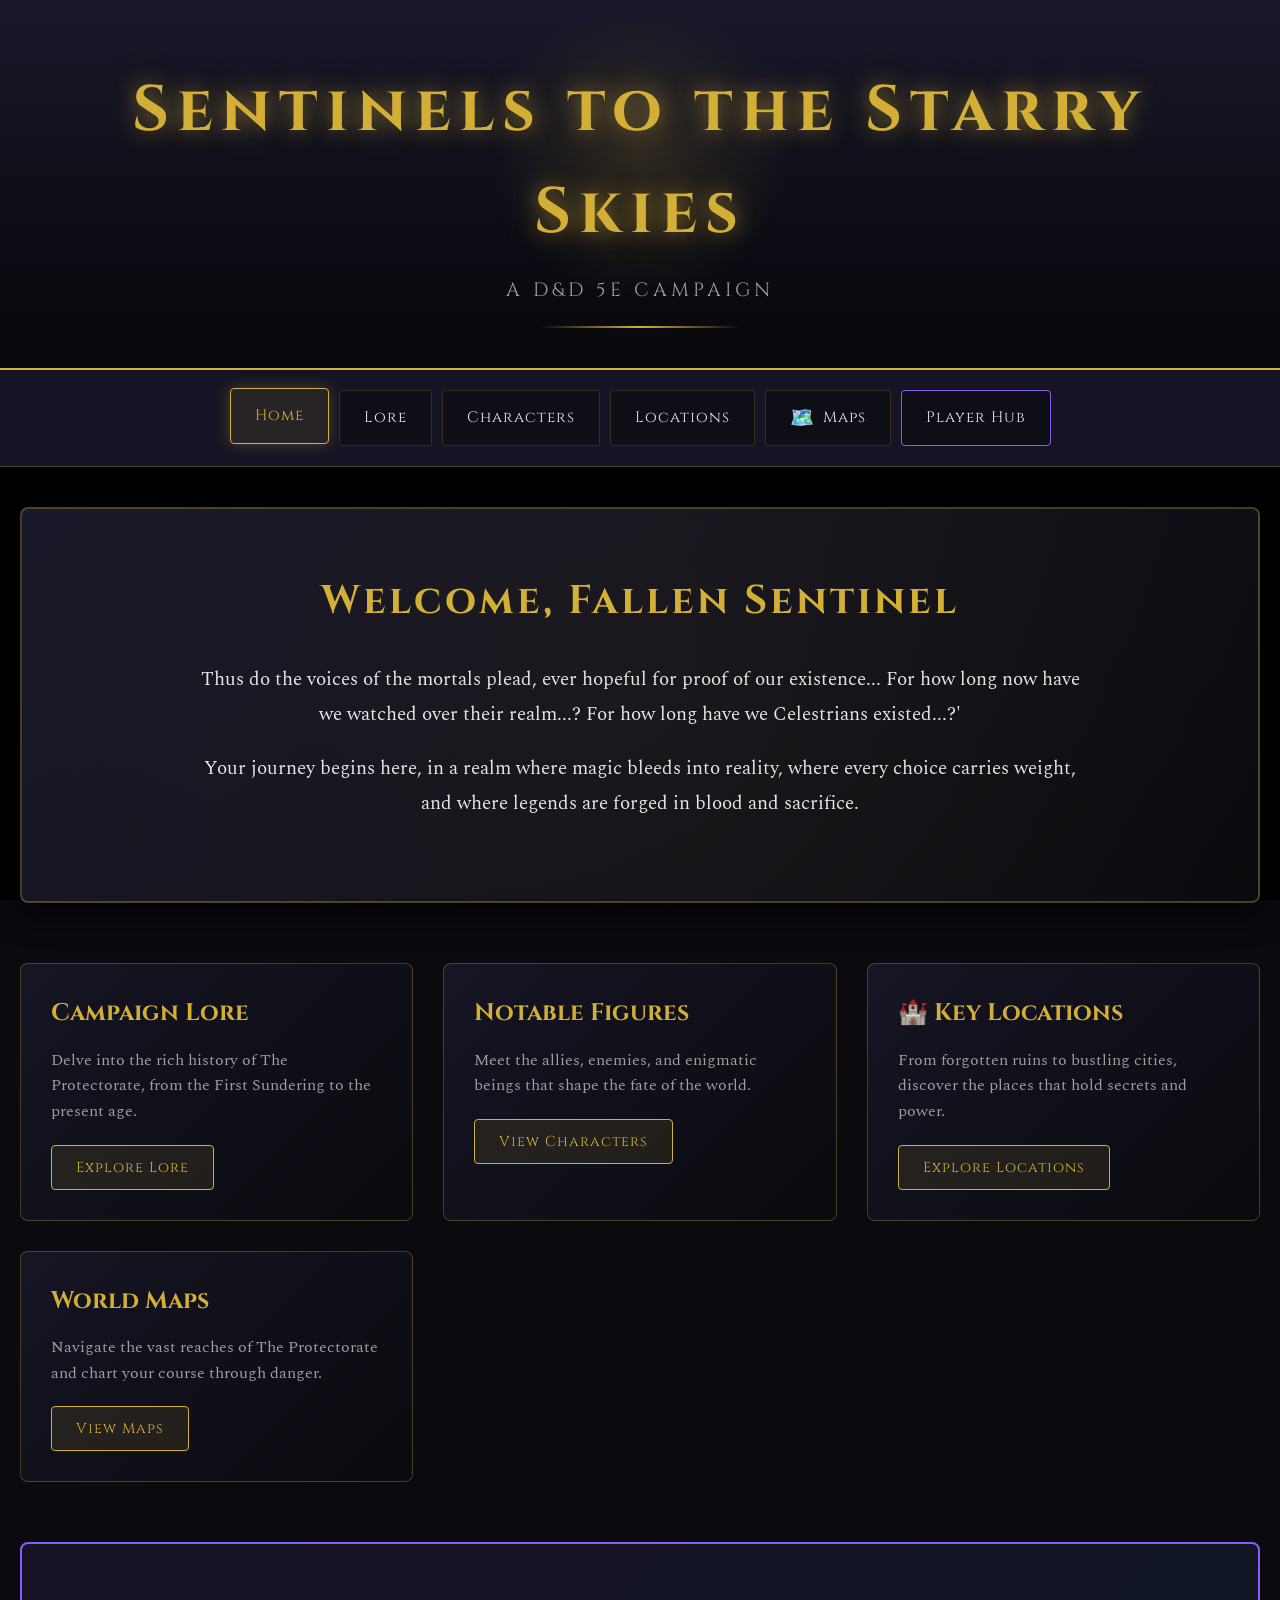
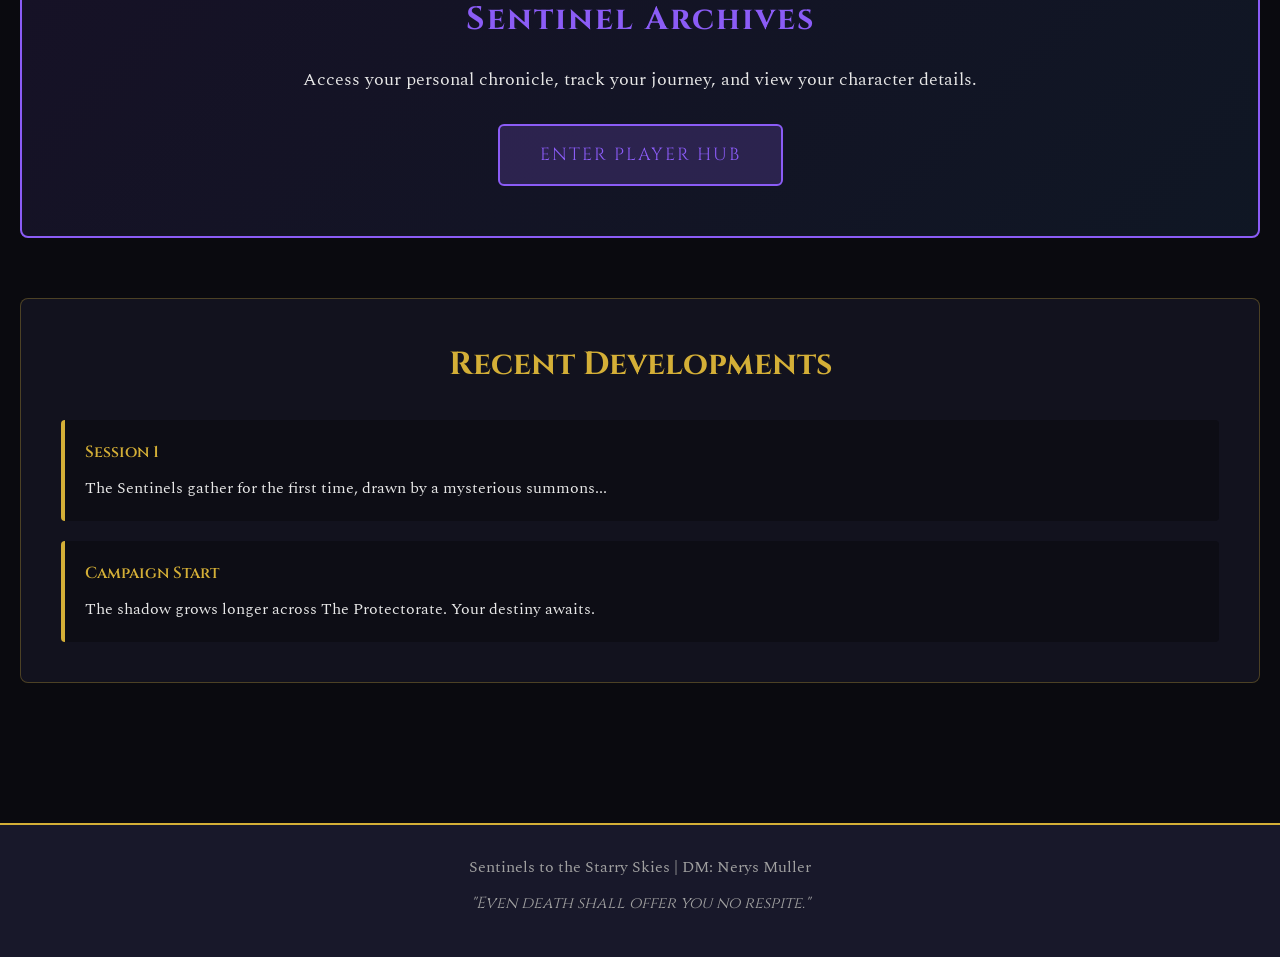
==== index.html @ 4db6bd9e "Update index.html" ====
<!DOCTYPE html>
<html lang="en">
<head>
    <meta charset="UTF-8">
    <meta name="viewport" content="width=device-width, initial-scale=1.0">
    <title>Sentinels to the Starry Skies Campaign</title>
    <link rel="stylesheet" href="styles.css">
    <link href="https://fonts.googleapis.com/css2?family=Cinzel:wght@400;600;700&family=Spectral:wght@300;400;600&display=swap" rel="stylesheet">
</head>
<body>
    <div class="stars"></div>
    <div class="twinkling"></div>
    
    <header class="main-header">
        <div class="header-glow"></div>
        <h1 class="title-main">Sentinels to the Starry Skies</h1>
        <p class="subtitle">A D&D 5E Campaign</p>
        <div class="divider"></div>
    </header>

    <nav class="main-nav">
        <a href="index.html" class="nav-link active">
            <span>Home</span>
        </a>
        <a href="lore.html" class="nav-link">
            <span>Lore</span>
        </a>
        <a href="characters.html" class="nav-link">
            <span>Characters</span>
        </a>
        <a href="locations.html" class="nav-link">
            <span>Locations</span>
        </a>
        <a href="maps.html" class="nav-link">
            <span class="nav-icon">🗺️</span>
            <span>Maps</span>
        </a>
        <a href="players.html" class="nav-link special">
            <span>Player Hub</span>
        </a>
    </nav>

    <main class="container">
        <section class="hero-section">
            <div class="hero-content">
                <h2>Welcome, Fallen Sentinel</h2>
                <p class="hero-text">
                    Thus do the voices of the mortals plead, ever hopeful for proof of our existence...
                    For how long now have we watched over their realm...?
                    For how long have we Celestrians existed...?'
                </p>
                <p class="hero-text">
                    Your journey begins here, in a realm where magic bleeds into reality, where every choice carries weight, 
                    and where legends are forged in blood and sacrifice.
                </p>
            </div>
        </section>

        <section class="info-grid">
            <div class="info-card">
                <h3>Campaign Lore</h3>
                <p>Delve into the rich history of The Protectorate, from the First Sundering to the present age.</p>
                <a href="lore.html" class="card-button">Explore Lore</a>
            </div>

            <div class="info-card">
                <h3>Notable Figures</h3>
                <p>Meet the allies, enemies, and enigmatic beings that shape the fate of the world.</p>
                <a href="characters.html" class="card-button">View Characters</a>
            </div>

            <div class="info-card">
                <h3>🏰 Key Locations</h3>
                <p>From forgotten ruins to bustling cities, discover the places that hold secrets and power.</p>
                <a href="locations.html" class="card-button">Explore Locations</a>
            </div>

            <div class="info-card">
                <h3>World Maps</h3>
                <p>Navigate the vast reaches of The Protectorate and chart your course through danger.</p>
                <a href="maps.html" class="card-button">View Maps</a>
            </div>
        </section>

        <section class="player-access">
            <div class="player-access-content">
                <h2>Sentinel Archives</h2>
                <p>Access your personal chronicle, track your journey, and view your character details.</p>
                <a href="players.html" class="access-button">Enter Player Hub</a>
            </div>
        </section>

        <section class="recent-updates">
            <h2>Recent Developments</h2>
            <div class="update-list">
                <div class="update-item">
                    <span class="update-date">Session 1</span>
                    <p>The Sentinels gather for the first time, drawn by a mysterious summons...</p>
                </div>
                <div class="update-item">
                    <span class="update-date">Campaign Start</span>
                    <p>The shadow grows longer across The Protectorate. Your destiny awaits.</p>
                </div>
            </div>
        </section>
    </main>

    <footer class="main-footer">
        <p>Sentinels to the Starry Skies | DM: Nerys Muller</p>
        <p class="footer-quote">"Even death shall offer you no respite."</p>
    </footer>

    <script src="script.js"></script>
</body>
</html>
---- styles.css ----
:root {
    --primary-dark: #0a0a0f;
    --secondary-dark: #1a1a2e;
    --accent-gold: #d4af37;
    --accent-blue: #4a90e2;
    --accent-purple: #8b5cf6;
    --accent-red: #dc2626;
    --text-light: #e8e8e8;
    --text-dim: #a0a0a0;
    --border-glow: rgba(212, 175, 55, 0.3);
    --shadow-deep: rgba(0, 0, 0, 0.8);
}

* {
    margin: 0;
    padding: 0;
    box-sizing: border-box;
}

body {
    font-family: 'Spectral', serif;
    background: var(--primary-dark);
    color: var(--text-light);
    line-height: 1.6;
    overflow-x: hidden;
    position: relative;
}

/* Animated starfield background */
.stars, .twinkling {
    position: fixed;
    top: 0;
    left: 0;
    right: 0;
    bottom: 0;
    width: 100%;
    height: 100%;
    display: block;
    z-index: 0;
}

.stars {
    background: #000 url('[data-uri]') repeat;
    animation: shimmer 200s linear infinite;
}

.twinkling {
    background: transparent url('[data-uri]') repeat;
    animation: twinkle 100s linear infinite;
    opacity: 0.3;
}

@keyframes shimmer {
    from { transform: translateY(0); }
    to { transform: translateY(-100%); }
}

@keyframes twinkle {
    from { background-position: 0 0; }
    to { background-position: -10000px 5000px; }
}

/* Header Styling */
.main-header {
    position: relative;
    text-align: center;
    padding: 60px 20px 40px;
    background: linear-gradient(180deg, rgba(26, 26, 46, 0.9) 0%, rgba(10, 10, 15, 0.7) 100%);
    border-bottom: 2px solid var(--accent-gold);
    box-shadow: 0 4px 30px var(--shadow-deep);
    z-index: 10;
}

.header-glow {
    position: absolute;
    top: 0;
    left: 50%;
    transform: translateX(-50%);
    width: 300px;
    height: 300px;
    background: radial-gradient(circle, rgba(212, 175, 55, 0.15) 0%, transparent 70%);
    pointer-events: none;
}

.title-main {
    font-family: 'Cinzel', serif;
    font-size: 4rem;
    font-weight: 700;
    letter-spacing: 8px;
    color: var(--accent-gold);
    text-shadow: 0 0 20px rgba(212, 175, 55, 0.5),
                 0 0 40px rgba(212, 175, 55, 0.3);
    margin-bottom: 10px;
    position: relative;
    z-index: 1;
}

.subtitle {
    font-family: 'Cinzel', serif;
    font-size: 1.2rem;
    letter-spacing: 4px;
    color: var(--text-dim);
    text-transform: uppercase;
}

.divider {
    width: 200px;
    height: 2px;
    background: linear-gradient(90deg, transparent, var(--accent-gold), transparent);
    margin: 20px auto 0;
}

/* Navigation */
.main-nav {
    display: flex;
    justify-content: center;
    flex-wrap: wrap;
    gap: 10px;
    padding: 20px;
    background: rgba(26, 26, 46, 0.8);
    backdrop-filter: blur(10px);
    position: sticky;
    top: 0;
    z-index: 100;
    border-bottom: 1px solid var(--border-glow);
}

.nav-link {
    display: flex;
    align-items: center;
    gap: 8px;
    padding: 12px 24px;
    background: rgba(10, 10, 15, 0.6);
    border: 1px solid rgba(212, 175, 55, 0.2);
    color: var(--text-light);
    text-decoration: none;
    font-family: 'Cinzel', serif;
    font-size: 0.95rem;
    letter-spacing: 1px;
    transition: all 0.3s ease;
    border-radius: 4px;
}

.nav-link:hover,
.nav-link.active {
    background: rgba(212, 175, 55, 0.1);
    border-color: var(--accent-gold);
    color: var(--accent-gold);
    box-shadow: 0 0 15px rgba(212, 175, 55, 0.3);
    transform: translateY(-2px);
}

.nav-link.special {
    border-color: var(--accent-purple);
}

.nav-link.special:hover {
    border-color: var(--accent-purple);
    color: var(--accent-purple);
    box-shadow: 0 0 15px rgba(139, 92, 246, 0.4);
}

.nav-icon {
    font-size: 1.2rem;
}

/* Container */
.container {
    max-width: 1400px;
    margin: 0 auto;
    padding: 40px 20px;
    position: relative;
    z-index: 1;
}

/* Hero Section */
.hero-section {
    background: linear-gradient(135deg, rgba(26, 26, 46, 0.9), rgba(10, 10, 15, 0.9));
    border: 2px solid var(--border-glow);
    border-radius: 8px;
    padding: 60px 40px;
    margin-bottom: 60px;
    text-align: center;
    box-shadow: 0 8px 32px var(--shadow-deep);
    position: relative;
    overflow: hidden;
}

.hero-section::before {
    content: '';
    position: absolute;
    top: -50%;
    left: -50%;
    width: 200%;
    height: 200%;
    background: radial-gradient(circle, rgba(212, 175, 55, 0.05) 0%, transparent 60%);
    animation: pulse 4s ease-in-out infinite;
}

@keyframes pulse {
    0%, 100% { transform: scale(1); opacity: 0.5; }
    50% { transform: scale(1.1); opacity: 0.8; }
}

.hero-content {
    position: relative;
    z-index: 1;
}

.hero-section h2 {
    font-family: 'Cinzel', serif;
    font-size: 2.5rem;
    color: var(--accent-gold);
    margin-bottom: 30px;
    letter-spacing: 3px;
}

.hero-text {
    font-size: 1.2rem;
    line-height: 1.8;
    color: var(--text-light);
    max-width: 900px;
    margin: 0 auto 20px;
}

/* Info Grid */
.info-grid {
    display: grid;
    grid-template-columns: repeat(auto-fit, minmax(300px, 1fr));
    gap: 30px;
    margin-bottom: 60px;
}

.info-card {
    background: linear-gradient(135deg, rgba(26, 26, 46, 0.7), rgba(10, 10, 15, 0.7));
    border: 1px solid var(--border-glow);
    border-radius: 8px;
    padding: 30px;
    transition: all 0.3s ease;
    position: relative;
    overflow: hidden;
}

.info-card::before {
    content: '';
    position: absolute;
    top: 0;
    left: 0;
    right: 0;
    height: 4px;
    background: linear-gradient(90deg, var(--accent-gold), var(--accent-blue), var(--accent-purple));
    transform: translateX(-100%);
    transition: transform 0.5s ease;
}

.info-card:hover::before {
    transform: translateX(0);
}

.info-card:hover {
    transform: translateY(-5px);
    border-color: var(--accent-gold);
    box-shadow: 0 8px 30px rgba(212, 175, 55, 0.2);
}

.info-card h3 {
    font-family: 'Cinzel', serif;
    font-size: 1.5rem;
    color: var(--accent-gold);
    margin-bottom: 15px;
}

.info-card p {
    color: var(--text-dim);
    margin-bottom: 20px;
}

.card-button {
    display: inline-block;
    padding: 10px 24px;
    background: rgba(212, 175, 55, 0.1);
    border: 1px solid var(--accent-gold);
    color: var(--accent-gold);
    text-decoration: none;
    border-radius: 4px;
    font-family: 'Cinzel', serif;
    font-size: 0.9rem;
    letter-spacing: 1px;
    transition: all 0.3s ease;
}

.card-button:hover {
    background: var(--accent-gold);
    color: var(--primary-dark);
    box-shadow: 0 0 20px rgba(212, 175, 55, 0.4);
}

/* Player Access Section */
.player-access {
    background: linear-gradient(135deg, rgba(139, 92, 246, 0.1), rgba(74, 144, 226, 0.1));
    border: 2px solid var(--accent-purple);
    border-radius: 8px;
    padding: 50px;
    margin-bottom: 60px;
    text-align: center;
}

.player-access h2 {
    font-family: 'Cinzel', serif;
    font-size: 2rem;
    color: var(--accent-purple);
    margin-bottom: 20px;
    letter-spacing: 2px;
}

.player-access p {
    font-size: 1.1rem;
    color: var(--text-light);
    margin-bottom: 30px;
}

.access-button {
    display: inline-block;
    padding: 15px 40px;
    background: rgba(139, 92, 246, 0.2);
    border: 2px solid var(--accent-purple);
    color: var(--accent-purple);
    text-decoration: none;
    border-radius: 6px;
    font-family: 'Cinzel', serif;
    font-size: 1.1rem;
    letter-spacing: 2px;
    transition: all 0.3s ease;
    text-transform: uppercase;
}

.access-button:hover {
    background: var(--accent-purple);
    color: white;
    box-shadow: 0 0 30px rgba(139, 92, 246, 0.5);
    transform: scale(1.05);
}

/* Recent Updates */
.recent-updates {
    background: rgba(26, 26, 46, 0.5);
    border: 1px solid var(--border-glow);
    border-radius: 8px;
    padding: 40px;
    margin-bottom: 40px;
}

.recent-updates h2 {
    font-family: 'Cinzel', serif;
    font-size: 2rem;
    color: var(--accent-gold);
    margin-bottom: 30px;
    text-align: center;
}

.update-list {
    display: flex;
    flex-direction: column;
    gap: 20px;
}

.update-item {
    padding: 20px;
    background: rgba(10, 10, 15, 0.6);
    border-left: 4px solid var(--accent-gold);
    border-radius: 4px;
}

.update-date {
    display: inline-block;
    color: var(--accent-gold);
    font-family: 'Cinzel', serif;
    font-weight: 600;
    margin-bottom: 10px;
}

.update-item p {
    color: var(--text-light);
}

/* Footer */
.main-footer {
    background: rgba(26, 26, 46, 0.9);
    border-top: 2px solid var(--accent-gold);
    padding: 30px 20px;
    text-align: center;
    margin-top: 60px;
}

.main-footer p {
    color: var(--text-dim);
    margin-bottom: 10px;
}

.footer-quote {
    font-style: italic;
    color: var(--accent-gold);
    font-family: 'Cinzel', serif;
}

/* Character Cards */
.character-grid {
    display: grid;
    grid-template-columns: repeat(auto-fill, minmax(280px, 1fr));
    gap: 25px;
    margin-top: 30px;
}

.character-card {
    background: linear-gradient(135deg, rgba(26, 26, 46, 0.8), rgba(10, 10, 15, 0.8));
    border: 1px solid var(--border-glow);
    border-radius: 8px;
    padding: 25px;
    transition: all 0.3s ease;
    cursor: pointer;
}

.character-card:hover {
    transform: translateY(-5px);
    border-color: var(--accent-gold);
    box-shadow: 0 8px 25px rgba(212, 175, 55, 0.3);
}

.character-card h3 {
    font-family: 'Cinzel', serif;
    color: var(--accent-gold);
    margin-bottom: 10px;
}

.character-title {
    color: var(--accent-blue);
    font-size: 0.9rem;
    margin-bottom: 15px;
    font-style: italic;
}

.character-description {
    color: var(--text-dim);
    font-size: 0.95rem;
    line-height: 1.6;
}

.character-status {
    display: inline-block;
    margin-top: 15px;
    padding: 5px 12px;
    border-radius: 12px;
    font-size: 0.85rem;
    font-weight: 600;
}

.status-ally {
    background: rgba(74, 222, 128, 0.2);
    color: #4ade80;
    border: 1px solid #4ade80;
}

.status-enemy {
    background: rgba(239, 68, 68, 0.2);
    color: #ef4444;
    border: 1px solid #ef4444;
}

.status-neutral {
    background: rgba(161, 161, 170, 0.2);
    color: #a1a1aa;
    border: 1px solid #a1a1aa;
}

.status-unknown {
    background: rgba(139, 92, 246, 0.2);
    color: #8b5cf6;
    border: 1px solid #8b5cf6;
}

/* Location Cards */
.location-card {
    background: linear-gradient(135deg, rgba(26, 26, 46, 0.8), rgba(10, 10, 15, 0.8));
    border: 1px solid var(--border-glow);
    border-radius: 8px;
    padding: 30px;
    margin-bottom: 30px;
}

.location-card h3 {
    font-family: 'Cinzel', serif;
    color: var(--accent-gold);
    font-size: 1.8rem;
    margin-bottom: 10px;
}

.location-type {
    color: var(--accent-blue);
    font-style: italic;
    margin-bottom: 20px;
}

.location-description {
    color: var(--text-light);
    line-height: 1.8;
    margin-bottom: 15px;
}

/* Map Container */
.map-container {
    background: rgba(26, 26, 46, 0.8);
    border: 2px solid var(--border-glow);
    border-radius: 8px;
    padding: 30px;
    margin-bottom: 30px;
    text-align: center;
}

.map-container h3 {
    font-family: 'Cinzel', serif;
    color: var(--accent-gold);
    margin-bottom: 20px;
}

.map-image {
    max-width: 100%;
    height: auto;
    border: 1px solid var(--accent-gold);
    border-radius: 4px;
    box-shadow: 0 4px 20px var(--shadow-deep);
}

/* Player Login */
.login-container {
    max-width: 500px;
    margin: 100px auto;
    background: linear-gradient(135deg, rgba(26, 26, 46, 0.9), rgba(10, 10, 15, 0.9));
    border: 2px solid var(--accent-purple);
    border-radius: 8px;
    padding: 50px;
    text-align: center;
    box-shadow: 0 8px 40px rgba(139, 92, 246, 0.3);
}

.login-container h2 {
    font-family: 'Cinzel', serif;
    color: var(--accent-purple);
    margin-bottom: 30px;
    font-size: 2rem;
}

.login-form {
    display: flex;
    flex-direction: column;
    gap: 20px;
}

.form-group {
    text-align: left;
}

.form-group label {
    display: block;
    color: var(--text-light);
    font-family: 'Cinzel', serif;
    margin-bottom: 8px;
    font-size: 0.95rem;
}

.form-group select,
.form-group input {
    width: 100%;
    padding: 12px;
    background: rgba(10, 10, 15, 0.8);
    border: 1px solid var(--border-glow);
    border-radius: 4px;
    color: var(--text-light);
    font-family: 'Spectral', serif;
    font-size: 1rem;
}

.form-group select:focus,
.form-group input:focus {
    outline: none;
    border-color: var(--accent-purple);
    box-shadow: 0 0 10px rgba(139, 92, 246, 0.3);
}

.login-button {
    padding: 15px;
    background: rgba(139, 92, 246, 0.2);
    border: 2px solid var(--accent-purple);
    color: var(--accent-purple);
    font-family: 'Cinzel', serif;
    font-size: 1rem;
    letter-spacing: 2px;
    border-radius: 4px;
    cursor: pointer;
    transition: all 0.3s ease;
    text-transform: uppercase;
}

.login-button:hover {
    background: var(--accent-purple);
    color: white;
    box-shadow: 0 0 20px rgba(139, 92, 246, 0.5);
}

.error-message {
    color: var(--accent-red);
    font-size: 0.9rem;
    margin-top: 10px;
}

/* Player Dashboard */
.player-dashboard {
    display: none;
}

.player-dashboard.active {
    display: block;
}

.dashboard-header {
    background: linear-gradient(135deg, rgba(139, 92, 246, 0.2), rgba(74, 144, 226, 0.2));
    border: 2px solid var(--accent-purple);
    border-radius: 8px;
    padding: 40px;
    margin-bottom: 30px;
    text-align: center;
}

.dashboard-header h2 {
    font-family: 'Cinzel', serif;
    color: var(--accent-purple);
    font-size: 2.5rem;
    margin-bottom: 10px;
}

.player-class {
    color: var(--accent-gold);
    font-size: 1.2rem;
    font-style: italic;
}

.dashboard-grid {
    display: grid;
    grid-template-columns: repeat(auto-fit, minmax(350px, 1fr));
    gap: 30px;
}

.dashboard-section {
    background: rgba(26, 26, 46, 0.8);
    border: 1px solid var(--border-glow);
    border-radius: 8px;
    padding: 30px;
}

.dashboard-section h3 {
    font-family: 'Cinzel', serif;
    color: var(--accent-gold);
    margin-bottom: 20px;
    font-size: 1.5rem;
}

.notes-area {
    width: 100%;
    min-height: 200px;
    background: rgba(10, 10, 15, 0.8);
    border: 1px solid var(--border-glow);
    border-radius: 4px;
    padding: 15px;
    color: var(--text-light);
    font-family: 'Spectral', serif;
    font-size: 1rem;
    line-height: 1.6;
    resize: vertical;
}

.save-button {
    margin-top: 15px;
    padding: 10px 20px;
    background: rgba(212, 175, 55, 0.2);
    border: 1px solid var(--accent-gold);
    color: var(--accent-gold);
    font-family: 'Cinzel', serif;
    border-radius: 4px;
    cursor: pointer;
    transition: all 0.3s ease;
}

.save-button:hover {
    background: var(--accent-gold);
    color: var(--primary-dark);
}

.character-sheet-embed {
    width: 100%;
    height: 800px;
    border: 1px solid var(--accent-gold);
    border-radius: 4px;
    background: rgba(10, 10, 15, 0.5);
}

.logout-button {
    display: inline-block;
    margin-top: 20px;
    padding: 10px 24px;
    background: rgba(220, 38, 38, 0.2);
    border: 1px solid var(--accent-red);
    color: var(--accent-red);
    text-decoration: none;
    border-radius: 4px;
    font-family: 'Cinzel', serif;
    cursor: pointer;
    transition: all 0.3s ease;
}

.logout-button:hover {
    background: var(--accent-red);
    color: white;
}

/* Responsive Design */
@media (max-width: 768px) {
    .title-main {
        font-size: 2.5rem;
        letter-spacing: 4px;
    }
    
    .hero-section {
        padding: 40px 20px;
    }
    
    .hero-section h2 {
        font-size: 1.8rem;
    }
    
    .info-grid,
    .character-grid {
        grid-template-columns: 1fr;
    }
    
    .dashboard-grid {
        grid-template-columns: 1fr;
    }
    
    .main-nav {
        flex-direction: column;
    }
}

/* Content sections */
.content-section {
    background: rgba(26, 26, 46, 0.7);
    border: 1px solid var(--border-glow);
    border-radius: 8px;
    padding: 40px;
    margin-bottom: 40px;
}

.content-section h2 {
    font-family: 'Cinzel', serif;
    color: var(--accent-gold);
    font-size: 2rem;
    margin-bottom: 20px;
    border-bottom: 2px solid var(--border-glow);
    padding-bottom: 10px;
}

.content-section h3 {
    font-family: 'Cinzel', serif;
    color: var(--accent-blue);
    font-size: 1.5rem;
    margin: 25px 0 15px;
}

.content-section p {
    color: var(--text-light);
    line-height: 1.8;
    margin-bottom: 15px;
}

.content-section ul,
.content-section ol {
    color: var(--text-light);
    line-height: 1.8;
    margin-left: 30px;
    margin-bottom: 15px;
}

.content-section li {
    margin-bottom: 8px;
}
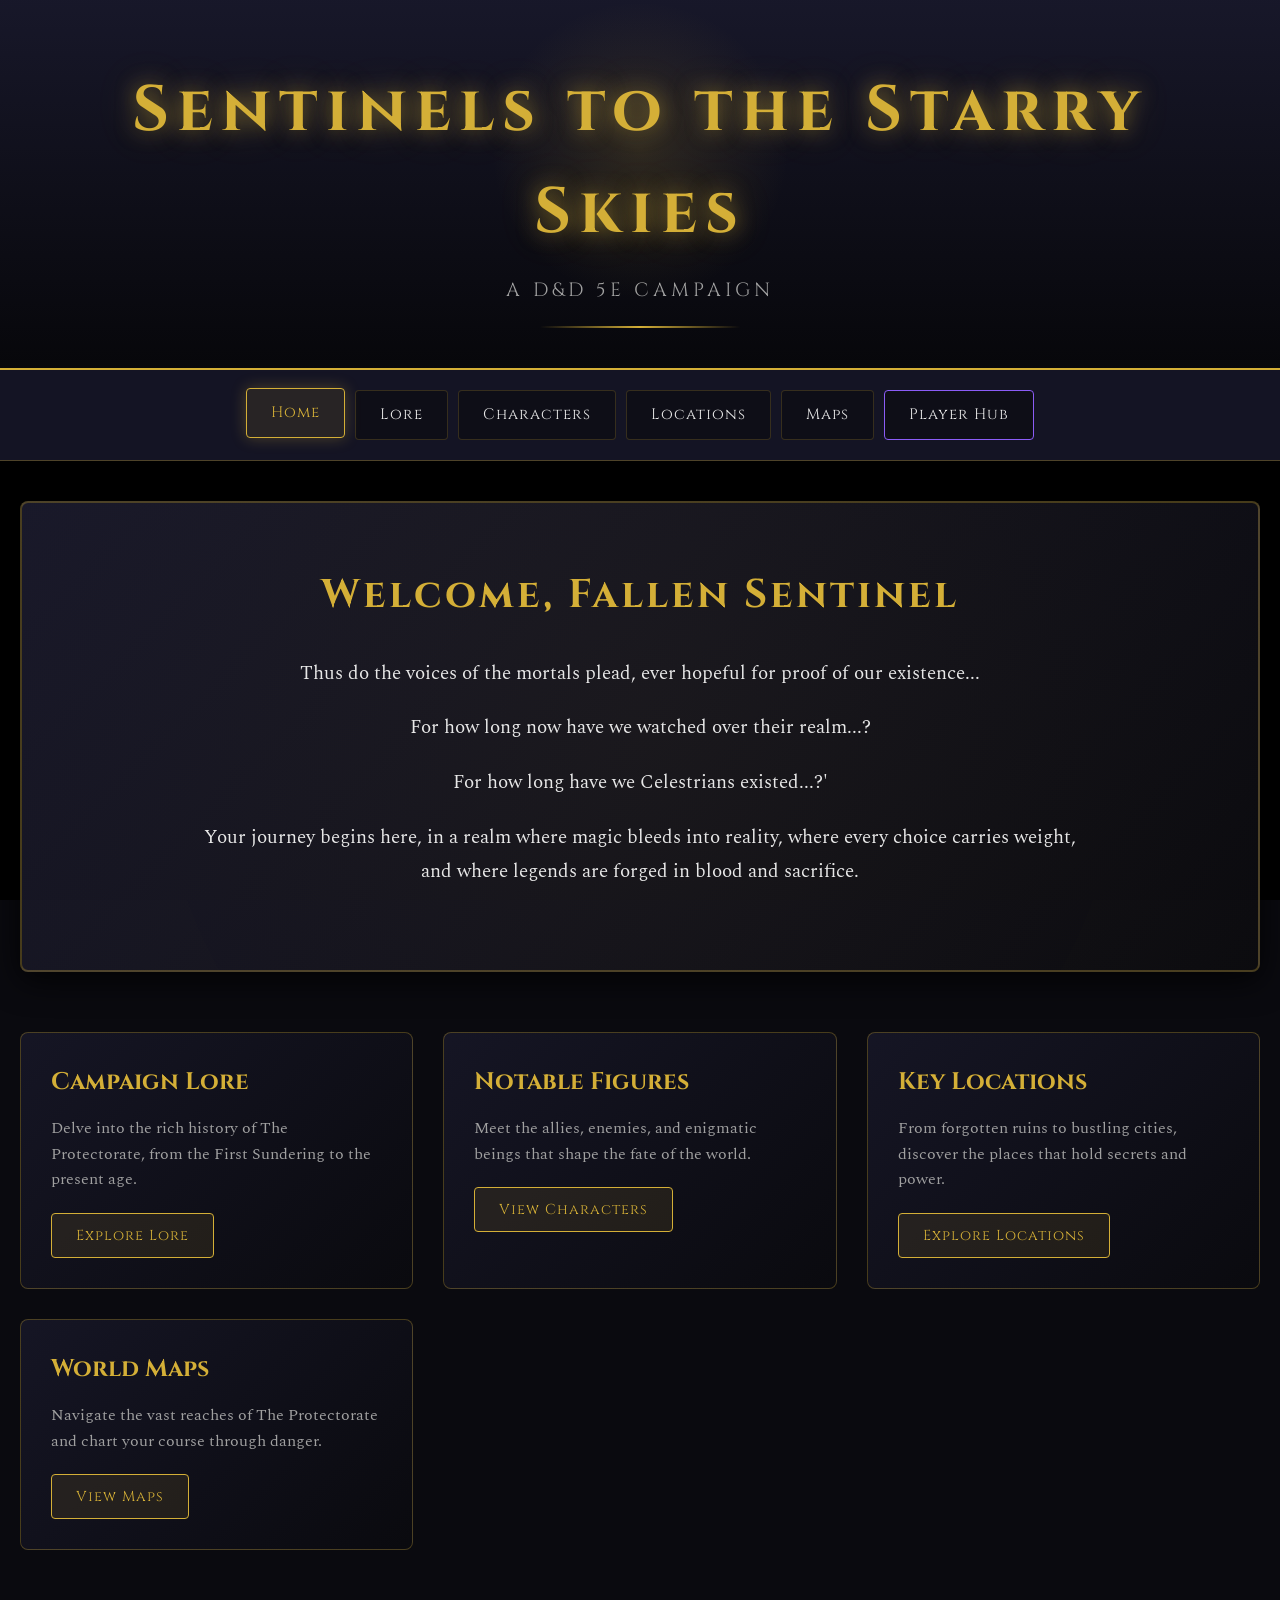
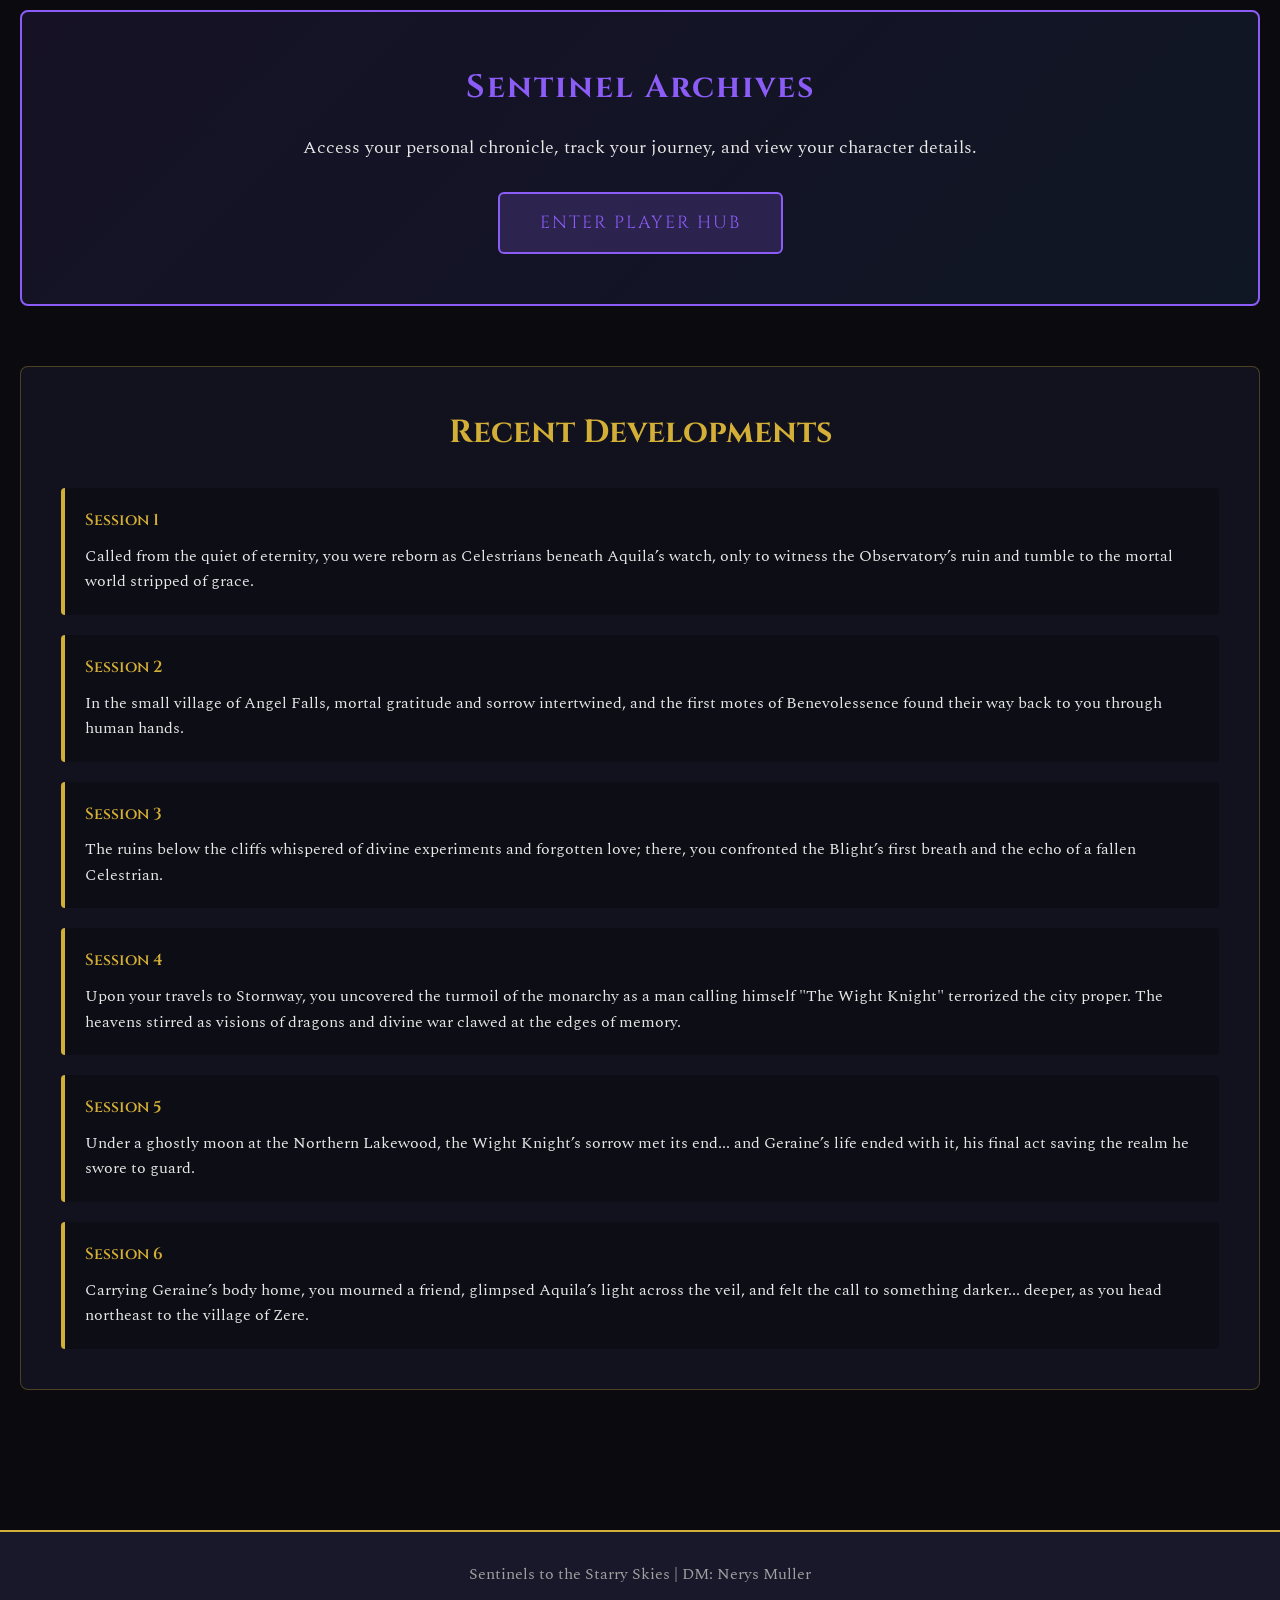
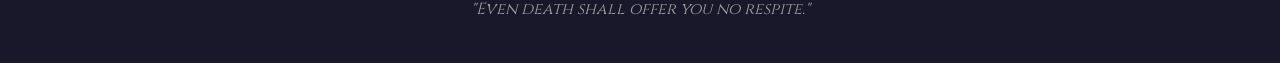
==== commit e0bccf80: "Update index.html" ====
--- a/index.html
+++ b/index.html
@@ -32,7 +32,6 @@
             <span>Locations</span>
         </a>
         <a href="maps.html" class="nav-link">
-            <span class="nav-icon">🗺️</span>
             <span>Maps</span>
         </a>
         <a href="players.html" class="nav-link special">
@@ -46,7 +45,11 @@
                 <h2>Welcome, Fallen Sentinel</h2>
                 <p class="hero-text">
                     Thus do the voices of the mortals plead, ever hopeful for proof of our existence...
+                </p>
+                <p class="hero-text">
                     For how long now have we watched over their realm...?
+                </p>
+                <p class="hero-text">   
                     For how long have we Celestrians existed...?'
                 </p>
                 <p class="hero-text">
@@ -70,7 +73,7 @@
             </div>
 
             <div class="info-card">
-                <h3>🏰 Key Locations</h3>
+                <h3>Key Locations</h3>
                 <p>From forgotten ruins to bustling cities, discover the places that hold secrets and power.</p>
                 <a href="locations.html" class="card-button">Explore Locations</a>
             </div>
@@ -95,11 +98,27 @@
             <div class="update-list">
                 <div class="update-item">
                     <span class="update-date">Session 1</span>
-                    <p>The Sentinels gather for the first time, drawn by a mysterious summons...</p>
+                    <p>Called from the quiet of eternity, you were reborn as Celestrians beneath Aquila’s watch, only to witness the Observatory’s ruin and tumble to the mortal world stripped of grace.</p>
                 </div>
                 <div class="update-item">
-                    <span class="update-date">Campaign Start</span>
-                    <p>The shadow grows longer across The Protectorate. Your destiny awaits.</p>
+                    <span class="update-date">Session 2</span>
+                    <p>In the small village of Angel Falls, mortal gratitude and sorrow intertwined, and the first motes of Benevolessence found their way back to you through human hands.</p>
+                </div>
+                <div class="update-item">
+                    <span class="update-date">Session 3</span>
+                    <p>The ruins below the cliffs whispered of divine experiments and forgotten love; there, you confronted the Blight’s first breath and the echo of a fallen Celestrian.</p>
+                </div>
+                <div class="update-item">
+                    <span class="update-date">Session 4</span>
+                    <p>Upon your travels to Stornway, you uncovered the turmoil of the monarchy as a man calling himself "The Wight Knight" terrorized the city proper. The heavens stirred as visions of dragons and divine war clawed at the edges of memory.</p>
+                </div>
+                <div class="update-item">
+                    <span class="update-date">Session 5</span>
+                    <p>Under a ghostly moon at the Northern Lakewood, the Wight Knight’s sorrow met its end... and Geraine’s life ended with it, his final act saving the realm he swore to guard.</p>
+                </div>
+                <div class="update-item">
+                    <span class="update-date">Session 6</span>
+                    <p>Carrying Geraine’s body home, you mourned a friend, glimpsed Aquila’s light across the veil, and felt the call to something darker... deeper, as you head northeast to the village of Zere.</p>
                 </div>
             </div>
         </section>
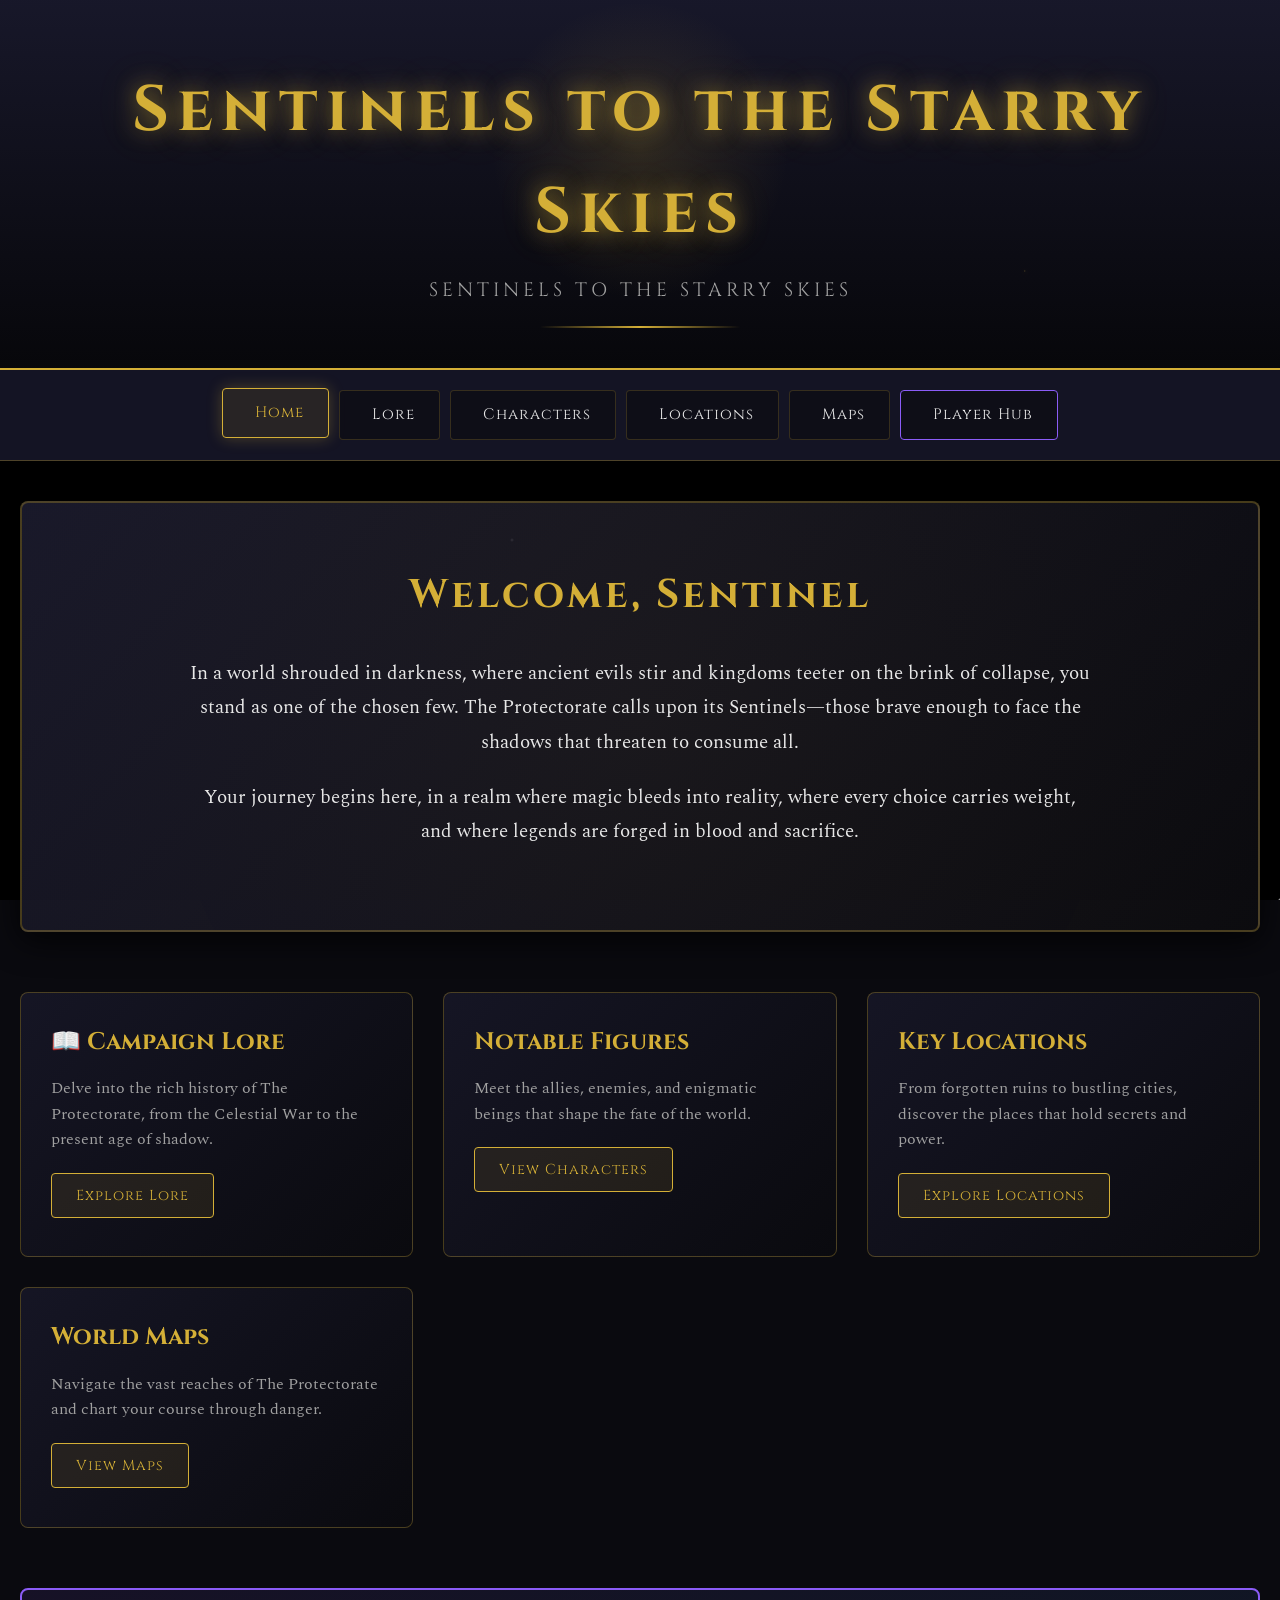
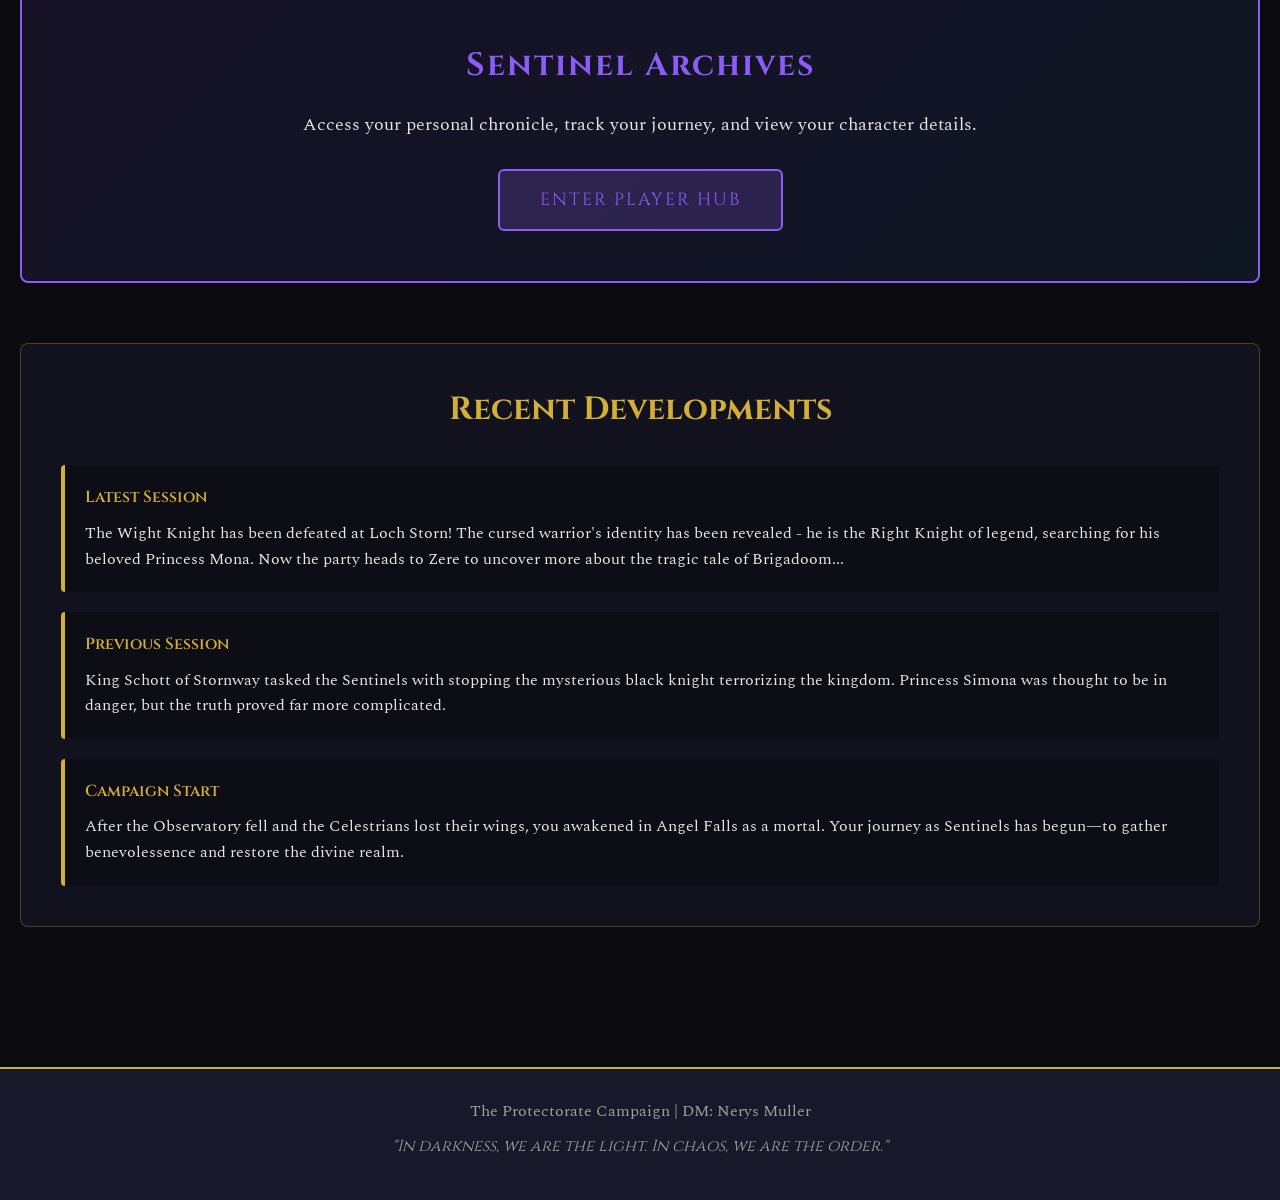
==== commit 95db4bb6: "Update index.html" ====
--- a/index.html
+++ b/index.html
@@ -3,38 +3,46 @@
 <head>
     <meta charset="UTF-8">
     <meta name="viewport" content="width=device-width, initial-scale=1.0">
-    <title>Sentinels to the Starry Skies Campaign</title>
+    <title>The Protectorate - Sentinels to the Starry Skies</title>
     <link rel="stylesheet" href="styles.css">
     <link href="https://fonts.googleapis.com/css2?family=Cinzel:wght@400;600;700&family=Spectral:wght@300;400;600&display=swap" rel="stylesheet">
 </head>
 <body>
     <div class="stars"></div>
     <div class="twinkling"></div>
+    <div class="shooting-stars"></div>
+    <div class="page-transition" id="pageTransition"></div>
     
     <header class="main-header">
         <div class="header-glow"></div>
         <h1 class="title-main">Sentinels to the Starry Skies</h1>
-        <p class="subtitle">A D&D 5E Campaign</p>
+        <p class="subtitle">Sentinels to the Starry Skies</p>
         <div class="divider"></div>
     </header>
 
     <nav class="main-nav">
         <a href="index.html" class="nav-link active">
+            <span class="nav-icon"></span>
             <span>Home</span>
         </a>
         <a href="lore.html" class="nav-link">
+            <span class="nav-icon"></span>
             <span>Lore</span>
         </a>
         <a href="characters.html" class="nav-link">
+            <span class="nav-icon"></span>
             <span>Characters</span>
         </a>
         <a href="locations.html" class="nav-link">
+            <span class="nav-icon"></span>
             <span>Locations</span>
         </a>
         <a href="maps.html" class="nav-link">
+            <span class="nav-icon"></span>
             <span>Maps</span>
         </a>
         <a href="players.html" class="nav-link special">
+            <span class="nav-icon"></span>
             <span>Player Hub</span>
         </a>
     </nav>
@@ -42,15 +50,11 @@
     <main class="container">
         <section class="hero-section">
             <div class="hero-content">
-                <h2>Welcome, Fallen Sentinel</h2>
+                <h2>Welcome, Sentinel</h2>
                 <p class="hero-text">
-                    Thus do the voices of the mortals plead, ever hopeful for proof of our existence...
-                </p>
-                <p class="hero-text">
-                    For how long now have we watched over their realm...?
-                </p>
-                <p class="hero-text">   
-                    For how long have we Celestrians existed...?'
+                    In a world shrouded in darkness, where ancient evils stir and kingdoms teeter on the brink of collapse, 
+                    you stand as one of the chosen few. The Protectorate calls upon its Sentinels—those brave enough to 
+                    face the shadows that threaten to consume all.
                 </p>
                 <p class="hero-text">
                     Your journey begins here, in a realm where magic bleeds into reality, where every choice carries weight, 
@@ -61,25 +65,25 @@
 
         <section class="info-grid">
             <div class="info-card">
-                <h3>Campaign Lore</h3>
-                <p>Delve into the rich history of The Protectorate, from the First Sundering to the present age.</p>
+                <h3>📖 Campaign Lore</h3>
+                <p>Delve into the rich history of The Protectorate, from the Celestial War to the present age of shadow.</p>
                 <a href="lore.html" class="card-button">Explore Lore</a>
             </div>
 
             <div class="info-card">
-                <h3>Notable Figures</h3>
+                <h3> Notable Figures</h3>
                 <p>Meet the allies, enemies, and enigmatic beings that shape the fate of the world.</p>
                 <a href="characters.html" class="card-button">View Characters</a>
             </div>
 
             <div class="info-card">
-                <h3>Key Locations</h3>
+                <h3> Key Locations</h3>
                 <p>From forgotten ruins to bustling cities, discover the places that hold secrets and power.</p>
                 <a href="locations.html" class="card-button">Explore Locations</a>
             </div>
 
             <div class="info-card">
-                <h3>World Maps</h3>
+                <h3> World Maps</h3>
                 <p>Navigate the vast reaches of The Protectorate and chart your course through danger.</p>
                 <a href="maps.html" class="card-button">View Maps</a>
             </div>
@@ -97,36 +101,24 @@
             <h2>Recent Developments</h2>
             <div class="update-list">
                 <div class="update-item">
-                    <span class="update-date">Session 1</span>
-                    <p>Called from the quiet of eternity, you were reborn as Celestrians beneath Aquila’s watch, only to witness the Observatory’s ruin and tumble to the mortal world stripped of grace.</p>
+                    <span class="update-date">Latest Session</span>
+                    <p>The Wight Knight has been defeated at Loch Storn! The cursed warrior's identity has been revealed - he is the Right Knight of legend, searching for his beloved Princess Mona. Now the party heads to Zere to uncover more about the tragic tale of Brigadoom...</p>
                 </div>
                 <div class="update-item">
-                    <span class="update-date">Session 2</span>
-                    <p>In the small village of Angel Falls, mortal gratitude and sorrow intertwined, and the first motes of Benevolessence found their way back to you through human hands.</p>
+                    <span class="update-date">Previous Session</span>
+                    <p>King Schott of Stornway tasked the Sentinels with stopping the mysterious black knight terrorizing the kingdom. Princess Simona was thought to be in danger, but the truth proved far more complicated.</p>
                 </div>
                 <div class="update-item">
-                    <span class="update-date">Session 3</span>
-                    <p>The ruins below the cliffs whispered of divine experiments and forgotten love; there, you confronted the Blight’s first breath and the echo of a fallen Celestrian.</p>
-                </div>
-                <div class="update-item">
-                    <span class="update-date">Session 4</span>
-                    <p>Upon your travels to Stornway, you uncovered the turmoil of the monarchy as a man calling himself "The Wight Knight" terrorized the city proper. The heavens stirred as visions of dragons and divine war clawed at the edges of memory.</p>
-                </div>
-                <div class="update-item">
-                    <span class="update-date">Session 5</span>
-                    <p>Under a ghostly moon at the Northern Lakewood, the Wight Knight’s sorrow met its end... and Geraine’s life ended with it, his final act saving the realm he swore to guard.</p>
-                </div>
-                <div class="update-item">
-                    <span class="update-date">Session 6</span>
-                    <p>Carrying Geraine’s body home, you mourned a friend, glimpsed Aquila’s light across the veil, and felt the call to something darker... deeper, as you head northeast to the village of Zere.</p>
+                    <span class="update-date">Campaign Start</span>
+                    <p>After the Observatory fell and the Celestrians lost their wings, you awakened in Angel Falls as a mortal. Your journey as Sentinels has begun—to gather benevolessence and restore the divine realm.</p>
                 </div>
             </div>
         </section>
     </main>
 
     <footer class="main-footer">
-        <p>Sentinels to the Starry Skies | DM: Nerys Muller</p>
-        <p class="footer-quote">"Even death shall offer you no respite."</p>
+        <p>The Protectorate Campaign | DM: Nerys Muller</p>
+        <p class="footer-quote">"In darkness, we are the light. In chaos, we are the order."</p>
     </footer>
 
     <script src="script.js"></script>
--- a/styles.css
+++ b/styles.css
@@ -26,7 +26,6 @@
     position: relative;
 }
 
-/* Animated starfield background */
 .stars, .twinkling {
     position: fixed;
     top: 0;
@@ -60,7 +59,195 @@
     to { background-position: -10000px 5000px; }
 }
 
-/* Header Styling */
+.shooting-stars {
+    position: fixed;
+    top: 0;
+    left: 0;
+    width: 100%;
+    height: 100%;
+    pointer-events: none;
+    z-index: 0;
+}
+
+.shooting-stars::before,
+.shooting-stars::after {
+    content: '';
+    position: absolute;
+    width: 2px;
+    height: 2px;
+    background: linear-gradient(90deg, rgba(212, 175, 55, 1), transparent);
+    border-radius: 50%;
+    box-shadow: 0 0 6px rgba(212, 175, 55, 0.8);
+    animation: shootingStar 3s linear infinite;
+}
+
+.shooting-stars::before {
+    top: 10%;
+    left: 20%;
+    animation-delay: 0s;
+    animation-duration: 4s;
+}
+
+.shooting-stars::after {
+    top: 30%;
+    left: 80%;
+    animation-delay: 2s;
+    animation-duration: 5s;
+}
+
+@keyframes shootingStar {
+    0% {
+        transform: translateX(0) translateY(0) rotate(-45deg);
+        opacity: 1;
+        width: 2px;
+        height: 100px;
+    }
+    70% {
+        opacity: 1;
+    }
+    100% {
+        transform: translateX(800px) translateY(800px) rotate(-45deg);
+        opacity: 0;
+        width: 2px;
+        height: 100px;
+    }
+}
+
+@media (min-width: 768px) {
+    .shooting-stars {
+        background-image:
+            radial-gradient(2px 2px at 20% 30%, white, transparent),
+            radial-gradient(2px 2px at 60% 70%, white, transparent),
+            radial-gradient(2px 2px at 50% 50%, white, transparent),
+            radial-gradient(2px 2px at 80% 10%, white, transparent),
+            radial-gradient(2px 2px at 90% 60%, white, transparent);
+        background-size: 200% 200%;
+        animation: shootingStarField 10s linear infinite;
+    }
+}
+
+@keyframes shootingStarField {
+    0%, 100% {
+        opacity: 0;
+    }
+    10% {
+        opacity: 1;
+    }
+    20% {
+        opacity: 0;
+    }
+}
+
+.page-transition {
+    position: fixed;
+    top: 0;
+    left: 0;
+    width: 100%;
+    height: 100%;
+    pointer-events: none;
+    z-index: 9999;
+    opacity: 0;
+    transition: opacity 0.3s ease;
+}
+
+.page-transition.active {
+    opacity: 1;
+}
+
+.meteor {
+    position: absolute;
+    width: 3px;
+    height: 3px;
+    background: linear-gradient(90deg, rgba(255, 255, 255, 1), rgba(212, 175, 55, 1), transparent);
+    border-radius: 50%;
+    box-shadow: 0 0 10px rgba(212, 175, 55, 1);
+    animation: meteorFall 1.5s linear;
+}
+
+@keyframes meteorFall {
+    0% {
+        transform: translateX(0) translateY(0) rotate(-45deg);
+        opacity: 1;
+        width: 3px;
+        height: 150px;
+    }
+    70% {
+        opacity: 1;
+    }
+    100% {
+        transform: translateX(1000px) translateY(1000px) rotate(-45deg);
+        opacity: 0;
+        width: 3px;
+        height: 150px;
+    }
+}
+
+.info-card,
+.character-card,
+.location-card,
+.nav-link,
+.card-button,
+.dice-btn,
+.stat-card {
+    position: relative;
+    overflow: hidden;
+}
+
+.info-card::after,
+.character-card::after,
+.location-card::after,
+.stat-card::after {
+    content: '';
+    position: absolute;
+    top: 50%;
+    left: 50%;
+    width: 0;
+    height: 0;
+    border-radius: 50%;
+    background: radial-gradient(circle, rgba(212, 175, 55, 0.3), transparent);
+    transform: translate(-50%, -50%);
+    transition: width 0.6s ease, height 0.6s ease;
+}
+
+.info-card:hover::after,
+.character-card:hover::after,
+.location-card:hover::after,
+.stat-card:hover::after {
+    width: 300px;
+    height: 300px;
+}
+
+.nav-link,
+.card-button,
+.dice-btn,
+.save-button,
+.login-button,
+.access-button {
+    transition: all 0.3s ease, box-shadow 0.3s ease, transform 0.3s ease;
+}
+
+.nav-link:hover,
+.card-button:hover,
+.save-button:hover,
+.login-button:hover,
+.access-button:hover {
+    box-shadow: 0 0 20px rgba(212, 175, 55, 0.5);
+}
+
+@keyframes pulseGlow {
+    0%, 100% {
+        box-shadow: 0 0 10px rgba(212, 175, 55, 0.3);
+    }
+    50% {
+        box-shadow: 0 0 25px rgba(212, 175, 55, 0.6);
+    }
+}
+
+.dashboard-header:hover,
+.hero-section:hover {
+    animation: pulseGlow 2s ease-in-out infinite;
+}
+
 .main-header {
     position: relative;
     text-align: center;
@@ -110,7 +297,6 @@
     margin: 20px auto 0;
 }
 
-/* Navigation */
 .main-nav {
     display: flex;
     justify-content: center;
@@ -164,7 +350,6 @@
     font-size: 1.2rem;
 }
 
-/* Container */
 .container {
     max-width: 1400px;
     margin: 0 auto;
@@ -173,7 +358,6 @@
     z-index: 1;
 }
 
-/* Hero Section */
 .hero-section {
     background: linear-gradient(135deg, rgba(26, 26, 46, 0.9), rgba(10, 10, 15, 0.9));
     border: 2px solid var(--border-glow);
@@ -223,7 +407,6 @@
     margin: 0 auto 20px;
 }
 
-/* Info Grid */
 .info-grid {
     display: grid;
     grid-template-columns: repeat(auto-fit, minmax(300px, 1fr));
@@ -792,3 +975,663 @@
 .content-section li {
     margin-bottom: 8px;
 }
+
+/* Character Sheet Styling */
+.character-sheet-container {
+    background: rgba(10, 10, 15, 0.6);
+    border: 1px solid var(--border-glow);
+    border-radius: 8px;
+    padding: 30px;
+    margin-top: 20px;
+}
+
+.stat-grid {
+    display: grid;
+    grid-template-columns: repeat(auto-fit, minmax(250px, 1fr));
+    gap: 20px;
+    margin-bottom: 20px;
+}
+
+.stat-card {
+    background: linear-gradient(135deg, rgba(26, 26, 46, 0.8), rgba(10, 10, 15, 0.8));
+    border: 1px solid var(--border-glow);
+    border-radius: 8px;
+    padding: 20px;
+    transition: all 0.3s ease;
+}
+
+.stat-card:hover {
+    border-color: var(--accent-gold);
+    transform: translateY(-2px);
+    box-shadow: 0 4px 20px rgba(212, 175, 55, 0.2);
+}
+
+.stat-card h4 {
+    color: var(--accent-gold);
+    font-family: 'Cinzel', serif;
+    margin-bottom: 15px;
+    font-size: 1.1rem;
+    border-bottom: 1px solid var(--border-glow);
+    padding-bottom: 10px;
+}
+
+.stat-card.large-card {
+    grid-column: span 2;
+}
+
+.stat-info p {
+    color: var(--text-light);
+    margin-bottom: 8px;
+    font-size: 0.95rem;
+}
+
+.stat-info strong {
+    color: var(--accent-blue);
+}
+
+.hp-card, .ac-card {
+    text-align: center;
+}
+
+.hp-display {
+    display: flex;
+    align-items: baseline;
+    justify-content: center;
+    margin: 20px 0;
+}
+
+.hp-current {
+    font-size: 3rem;
+    font-weight: bold;
+    color: var(--accent-red);
+    font-family: 'Cinzel', serif;
+}
+
+.hp-max {
+    font-size: 1.5rem;
+    color: var(--text-dim);
+    margin-left: 10px;
+}
+
+.hp-temp {
+    margin-top: 15px;
+}
+
+.hp-temp label {
+    color: var(--text-light);
+    display: block;
+    margin-bottom: 5px;
+    font-size: 0.9rem;
+}
+
+.hp-temp input {
+    width: 80px;
+    padding: 8px;
+    background: rgba(10, 10, 15, 0.8);
+    border: 1px solid var(--border-glow);
+    border-radius: 4px;
+    color: var(--text-light);
+    font-size: 1rem;
+    text-align: center;
+}
+
+.ac-display {
+    font-size: 4rem;
+    font-weight: bold;
+    color: var(--accent-blue);
+    font-family: 'Cinzel', serif;
+    margin: 20px 0;
+}
+
+.abilities-grid {
+    display: grid;
+    grid-template-columns: repeat(3, 1fr);
+    gap: 15px;
+}
+
+.ability {
+    text-align: center;
+    padding: 10px;
+    background: rgba(10, 10, 15, 0.6);
+    border-radius: 4px;
+    border: 1px solid rgba(212, 175, 55, 0.2);
+    transition: all 0.3s ease;
+}
+
+.ability:hover {
+    border-color: var(--accent-gold);
+    transform: scale(1.05);
+}
+
+.ability-name {
+    font-size: 0.8rem;
+    color: var(--text-dim);
+    font-weight: 600;
+    margin-bottom: 5px;
+}
+
+.ability-score {
+    font-size: 1.8rem;
+    color: var(--text-light);
+    font-weight: bold;
+    margin-bottom: 5px;
+}
+
+.ability-mod {
+    font-size: 1rem;
+    color: var(--accent-gold);
+    font-weight: 600;
+}
+
+.attacks-card {
+    grid-column: span 2;
+}
+
+.attacks-list {
+    display: flex;
+    flex-direction: column;
+    gap: 12px;
+}
+
+.attack-item {
+    background: rgba(10, 10, 15, 0.6);
+    padding: 15px;
+    border-radius: 4px;
+    border-left: 3px solid var(--accent-red);
+    display: grid;
+    grid-template-columns: 1fr auto auto;
+    gap: 15px;
+    align-items: center;
+    transition: all 0.3s ease;
+}
+
+.attack-item:hover {
+    background: rgba(10, 10, 15, 0.8);
+    border-left-color: var(--accent-gold);
+    transform: translateX(5px);
+}
+
+.attack-name {
+    font-weight: 600;
+    color: var(--text-light);
+    font-size: 1rem;
+}
+
+.attack-bonus {
+    color: var(--accent-gold);
+    font-size: 0.9rem;
+}
+
+.attack-damage {
+    color: var(--accent-red);
+    font-size: 0.9rem;
+    font-weight: 600;
+}
+
+.proficiencies-card {
+    grid-column: span 2;
+}
+
+.proficiencies-list {
+    display: flex;
+    flex-direction: column;
+    gap: 15px;
+}
+
+.prof-category {
+    background: rgba(10, 10, 15, 0.6);
+    padding: 12px;
+    border-radius: 4px;
+}
+
+.prof-type {
+    color: var(--accent-blue);
+    font-weight: 600;
+    margin-bottom: 8px;
+    font-size: 0.95rem;
+}
+
+.prof-items {
+    color: var(--text-light);
+    font-size: 0.9rem;
+    line-height: 1.6;
+}
+
+.dice-roller-section {
+    grid-column: span 1;
+}
+
+.dice-roller {
+    background: rgba(10, 10, 15, 0.6);
+    border: 1px solid var(--border-glow);
+    border-radius: 8px;
+    padding: 20px;
+}
+
+.dice-buttons {
+    display: grid;
+    grid-template-columns: repeat(4, 1fr);
+    gap: 10px;
+    margin-bottom: 20px;
+}
+
+.dice-btn {
+    padding: 15px;
+    background: linear-gradient(135deg, rgba(212, 175, 55, 0.1), rgba(212, 175, 55, 0.05));
+    border: 2px solid var(--accent-gold);
+    color: var(--accent-gold);
+    font-family: 'Cinzel', serif;
+    font-size: 1.1rem;
+    font-weight: 600;
+    border-radius: 8px;
+    cursor: pointer;
+    transition: all 0.3s ease;
+    text-transform: uppercase;
+}
+
+.dice-btn:hover {
+    background: var(--accent-gold);
+    color: var(--primary-dark);
+    transform: scale(1.1) rotate(5deg);
+    box-shadow: 0 0 20px rgba(212, 175, 55, 0.6);
+}
+
+.dice-btn:active {
+    transform: scale(0.95) rotate(-5deg);
+}
+
+.dice-modifiers {
+    display: grid;
+    grid-template-columns: 1fr 1fr;
+    gap: 15px;
+    margin-bottom: 20px;
+}
+
+.dice-modifiers label {
+    color: var(--text-light);
+    font-size: 0.9rem;
+    margin-bottom: 5px;
+    display: block;
+}
+
+.dice-modifiers input {
+    width: 100%;
+    padding: 10px;
+    background: rgba(10, 10, 15, 0.8);
+    border: 1px solid var(--border-glow);
+    border-radius: 4px;
+    color: var(--text-light);
+    font-size: 1rem;
+}
+
+.dice-result-display {
+    background: linear-gradient(135deg, rgba(139, 92, 246, 0.2), rgba(74, 144, 226, 0.2));
+    border: 2px solid var(--accent-purple);
+    border-radius: 8px;
+    padding: 30px;
+    text-align: center;
+    margin-bottom: 20px;
+    transition: all 0.3s ease;
+}
+
+.dice-result-display.roll-animation {
+    animation: rollPulse 0.6s ease;
+}
+
+@keyframes rollPulse {
+    0%, 100% { transform: scale(1); }
+    50% { transform: scale(1.05); box-shadow: 0 0 30px rgba(139, 92, 246, 0.6); }
+}
+
+.result-label {
+    color: var(--accent-purple);
+    font-size: 0.9rem;
+    margin-bottom: 10px;
+    text-transform: uppercase;
+    letter-spacing: 2px;
+}
+
+.result-value {
+    font-size: 4rem;
+    font-weight: bold;
+    color: var(--accent-gold);
+    font-family: 'Cinzel', serif;
+    text-shadow: 0 0 20px rgba(212, 175, 55, 0.5);
+    margin-bottom: 10px;
+}
+
+.result-breakdown {
+    color: var(--text-dim);
+    font-size: 0.9rem;
+}
+
+.dice-history {
+    margin-top: 20px;
+}
+
+.dice-history h4 {
+    color: var(--accent-blue);
+    font-family: 'Cinzel', serif;
+    margin-bottom: 15px;
+    font-size: 1rem;
+}
+
+#historyList {
+    max-height: 200px;
+    overflow-y: auto;
+}
+
+.history-item {
+    display: flex;
+    justify-content: space-between;
+    padding: 10px;
+    margin-bottom: 8px;
+    background: rgba(10, 10, 15, 0.6);
+    border-radius: 4px;
+    border-left: 3px solid var(--accent-blue);
+    font-size: 0.9rem;
+}
+
+.history-item.crit-success {
+    border-left-color: #4ade80;
+    background: rgba(74, 222, 128, 0.1);
+}
+
+.history-item.crit-success .history-result {
+    color: #4ade80;
+    font-weight: bold;
+}
+
+.history-item.crit-fail {
+    border-left-color: var(--accent-red);
+    background: rgba(220, 38, 38, 0.1);
+}
+
+.history-item.crit-fail .history-result {
+    color: var(--accent-red);
+    font-weight: bold;
+}
+
+.history-roll {
+    color: var(--text-light);
+}
+
+.history-result {
+    color: var(--accent-gold);
+    font-weight: 600;
+}
+
+@media (max-width: 1200px) {
+    .stat-card.large-card {
+        grid-column: span 1;
+    }
+    .attacks-card, .proficiencies-card {
+        grid-column: span 1;
+    }
+}
+
+@media (max-width: 768px) {
+    .dice-buttons {
+        grid-template-columns: repeat(2, 1fr);
+    }
+    .abilities-grid {
+        grid-template-columns: repeat(2, 1fr);
+    }
+    .result-value {
+        font-size: 3rem;
+    }
+}
+
+/* Player Theme Customization */
+body[data-theme="default"] {
+    --accent-gold: #d4af37;
+    --accent-blue: #4a90e2;
+    --accent-purple: #8b5cf6;
+}
+
+body[data-theme="crimson"] {
+    --accent-gold: #dc2626;
+    --accent-blue: #ef4444;
+    --accent-purple: #991b1b;
+}
+
+body[data-theme="emerald"] {
+    --accent-gold: #10b981;
+    --accent-blue: #059669;
+    --accent-purple: #047857;
+}
+
+body[data-theme="sapphire"] {
+    --accent-gold: #3b82f6;
+    --accent-blue: #2563eb;
+    --accent-purple: #1d4ed8;
+}
+
+body[data-theme="amethyst"] {
+    --accent-gold: #a855f7;
+    --accent-blue: #9333ea;
+    --accent-purple: #7e22ce;
+}
+
+body[data-theme="silver"] {
+    --accent-gold: #94a3b8;
+    --accent-blue: #64748b;
+    --accent-purple: #475569;
+}
+
+body[data-theme="amber"] {
+    --accent-gold: #f59e0b;
+    --accent-blue: #d97706;
+    --accent-purple: #b45309;
+}
+
+body[data-theme="rose"] {
+    --accent-gold: #f43f5e;
+    --accent-blue: #e11d48;
+    --accent-purple: #be123c;
+}
+
+.theme-selector {
+    background: rgba(26, 26, 46, 0.9);
+    border: 1px solid var(--border-glow);
+    border-radius: 8px;
+    padding: 20px;
+    margin-bottom: 20px;
+}
+
+.theme-selector h4 {
+    color: var(--accent-gold);
+    font-family: 'Cinzel', serif;
+    margin-bottom: 15px;
+}
+
+.theme-options {
+    display: grid;
+    grid-template-columns: repeat(auto-fit, minmax(100px, 1fr));
+    gap: 10px;
+}
+
+.theme-btn {
+    padding: 12px;
+    border: 2px solid transparent;
+    border-radius: 6px;
+    font-family: 'Cinzel', serif;
+    font-size: 0.85rem;
+    cursor: pointer;
+    transition: all 0.3s ease;
+    text-align: center;
+}
+
+.theme-btn:hover {
+    transform: scale(1.05);
+    box-shadow: 0 0 15px currentColor;
+}
+
+.theme-btn.active {
+    border-color: currentColor;
+    box-shadow: 0 0 20px currentColor;
+}
+
+.theme-btn[data-theme="default"] { background: linear-gradient(135deg, #d4af37, #b8941f); color: #d4af37; }
+.theme-btn[data-theme="crimson"] { background: linear-gradient(135deg, #dc2626, #991b1b); color: #dc2626; }
+.theme-btn[data-theme="emerald"] { background: linear-gradient(135deg, #10b981, #047857); color: #10b981; }
+.theme-btn[data-theme="sapphire"] { background: linear-gradient(135deg, #3b82f6, #1d4ed8); color: #3b82f6; }
+.theme-btn[data-theme="amethyst"] { background: linear-gradient(135deg, #a855f7, #7e22ce); color: #a855f7; }
+.theme-btn[data-theme="silver"] { background: linear-gradient(135deg, #94a3b8, #475569); color: #94a3b8; }
+.theme-btn[data-theme="amber"] { background: linear-gradient(135deg, #f59e0b, #b45309); color: #f59e0b; }
+.theme-btn[data-theme="rose"] { background: linear-gradient(135deg, #f43f5e, #be123c); color: #f43f5e; }
+
+/* Note Organization Styles */
+.notes-manager {
+    display: flex;
+    flex-direction: column;
+    gap: 15px;
+}
+
+.saved-notes-list {
+    max-height: 300px;
+    overflow-y: auto;
+    display: flex;
+    flex-direction: column;
+    gap: 10px;
+    margin-bottom: 15px;
+}
+
+.saved-note-item {
+    background: rgba(10, 10, 15, 0.8);
+    border: 1px solid var(--border-glow);
+    border-radius: 6px;
+    padding: 15px;
+    transition: all 0.3s ease;
+}
+
+.saved-note-item:hover {
+    border-color: var(--accent-gold);
+    transform: translateX(5px);
+    box-shadow: 0 4px 15px rgba(212, 175, 55, 0.2);
+}
+
+.saved-note-header {
+    display: flex;
+    justify-content: space-between;
+    align-items: center;
+    margin-bottom: 10px;
+}
+
+.saved-note-title {
+    color: var(--accent-gold);
+    font-weight: 600;
+    font-size: 1rem;
+    cursor: pointer;
+}
+
+.saved-note-date {
+    color: var(--text-dim);
+    font-size: 0.8rem;
+}
+
+.saved-note-preview {
+    color: var(--text-light);
+    font-size: 0.9rem;
+    line-height: 1.5;
+    margin-bottom: 10px;
+    max-height: 60px;
+    overflow: hidden;
+    text-overflow: ellipsis;
+}
+
+.saved-note-actions {
+    display: flex;
+    gap: 10px;
+}
+
+.note-action-btn {
+    padding: 5px 12px;
+    font-size: 0.8rem;
+    background: rgba(212, 175, 55, 0.1);
+    border: 1px solid var(--accent-gold);
+    color: var(--accent-gold);
+    border-radius: 4px;
+    cursor: pointer;
+    transition: all 0.3s ease;
+}
+
+.note-action-btn:hover {
+    background: var(--accent-gold);
+    color: var(--primary-dark);
+}
+
+.note-action-btn.delete {
+    border-color: var(--accent-red);
+    color: var(--accent-red);
+}
+
+.note-action-btn.delete:hover {
+    background: var(--accent-red);
+    color: white;
+}
+
+.new-note-form {
+    display: flex;
+    flex-direction: column;
+    gap: 10px;
+    padding: 15px;
+    background: rgba(26, 26, 46, 0.6);
+    border: 1px solid var(--border-glow);
+    border-radius: 6px;
+    margin-bottom: 15px;
+}
+
+.new-note-form input {
+    padding: 10px;
+    background: rgba(10, 10, 15, 0.8);
+    border: 1px solid var(--border-glow);
+    border-radius: 4px;
+    color: var(--text-light);
+    font-family: 'Spectral', serif;
+}
+
+.new-note-form input:focus {
+    outline: none;
+    border-color: var(--accent-gold);
+    box-shadow: 0 0 10px rgba(212, 175, 55, 0.3);
+}
+
+.note-editor {
+    display: none;
+    flex-direction: column;
+    gap: 10px;
+}
+
+.note-editor.active {
+    display: flex;
+}
+
+.note-editor-header {
+    display: flex;
+    justify-content: space-between;
+    align-items: center;
+    padding-bottom: 10px;
+    border-bottom: 1px solid var(--border-glow);
+}
+
+.note-editor-title {
+    color: var(--accent-gold);
+    font-family: 'Cinzel', serif;
+    font-size: 1.2rem;
+}
+
+.close-editor-btn {
+    background: rgba(220, 38, 38, 0.2);
+    border: 1px solid var(--accent-red);
+    color: var(--accent-red);
+    padding: 5px 15px;
+    border-radius: 4px;
+    cursor: pointer;
+    transition: all 0.3s ease;
+}
+
+.close-editor-btn:hover {
+    background: var(--accent-red);
+    color: white;
+}
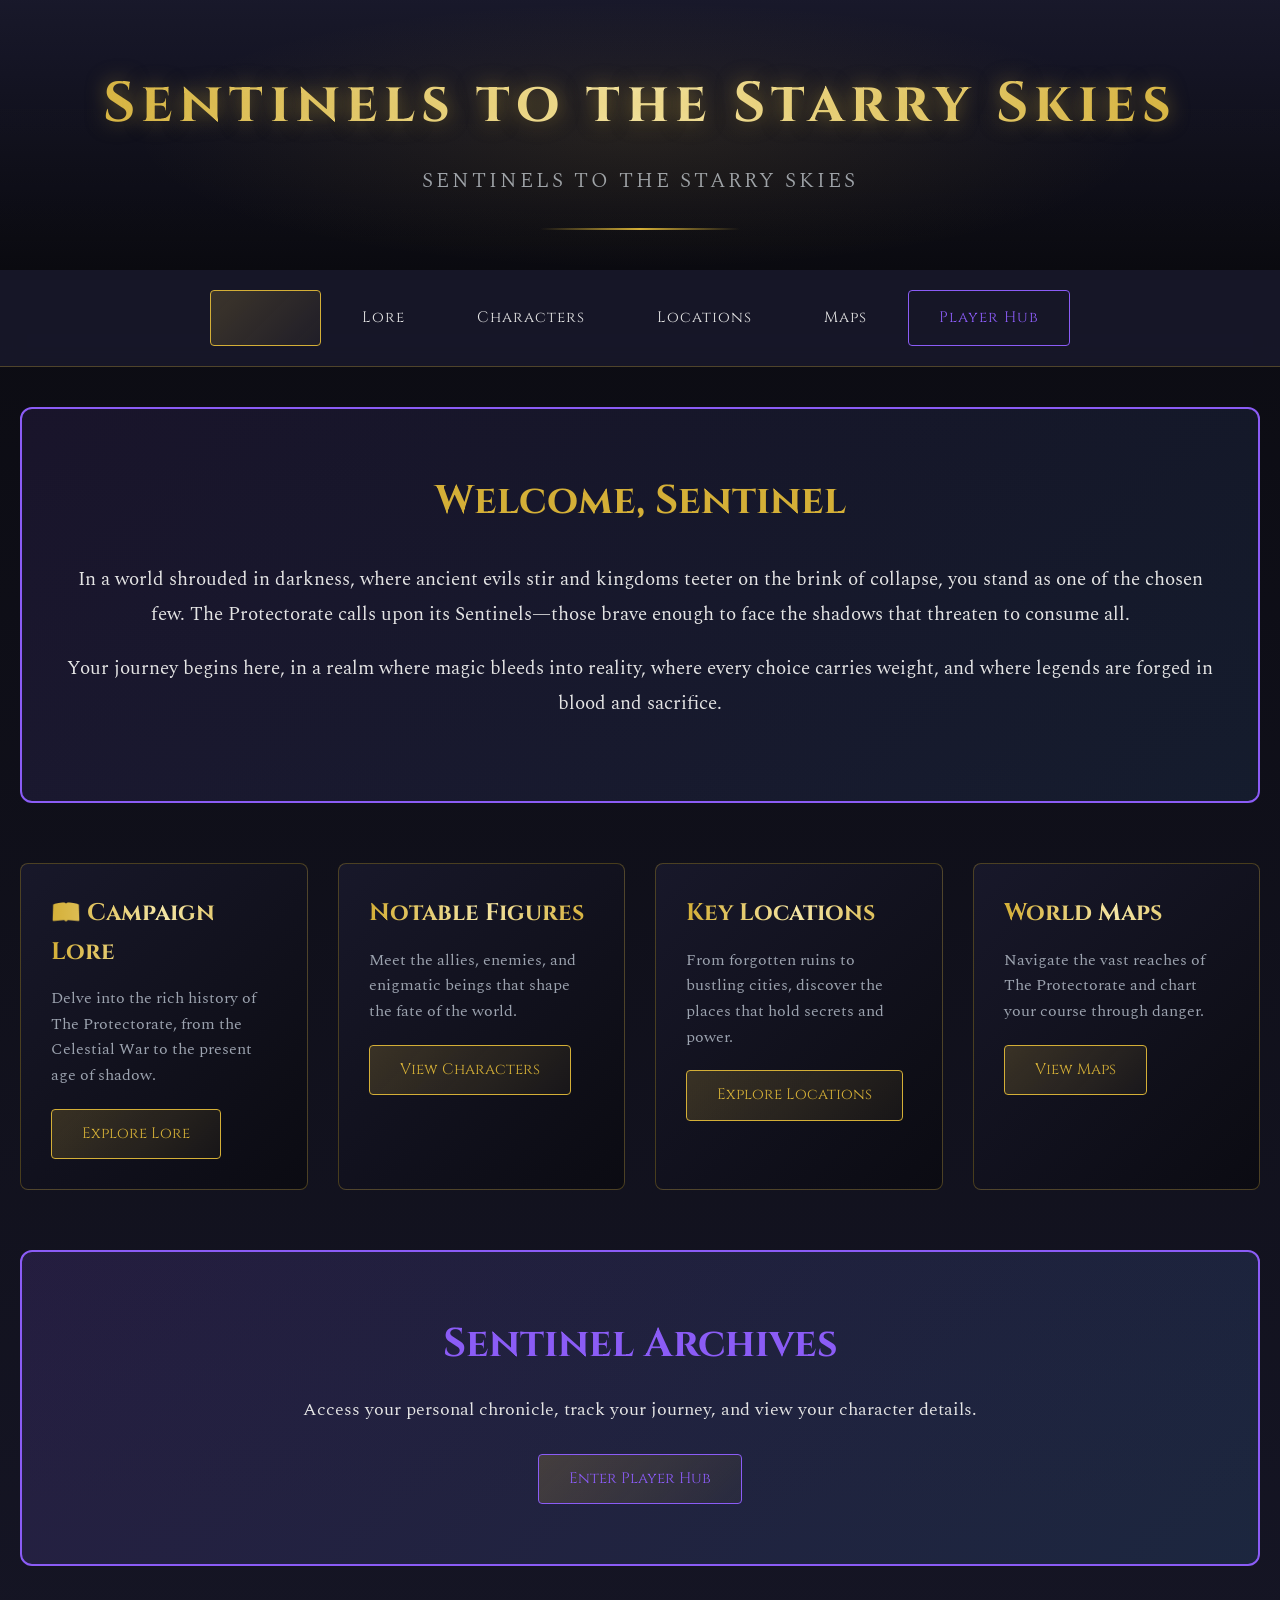
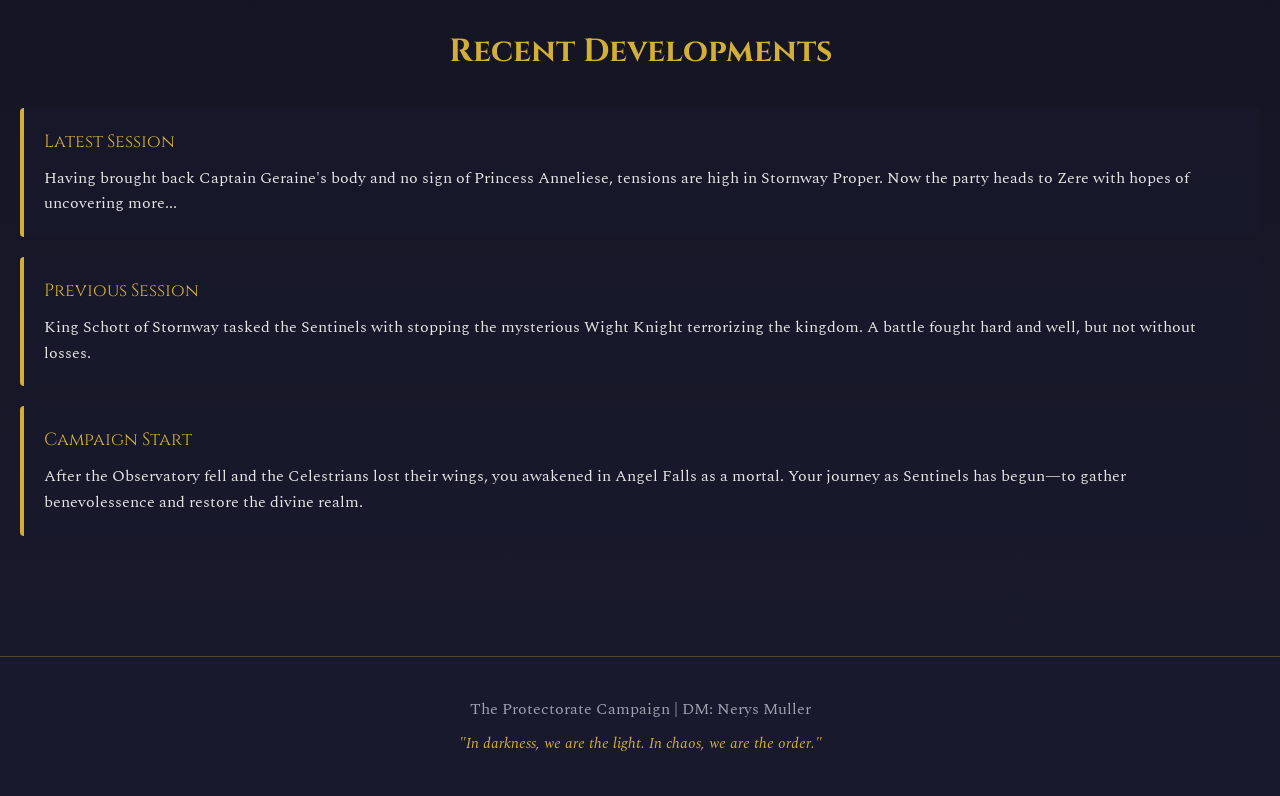
==== commit 4d9773c6: "Update index.html" ====
--- a/index.html
+++ b/index.html
@@ -102,11 +102,11 @@
             <div class="update-list">
                 <div class="update-item">
                     <span class="update-date">Latest Session</span>
-                    <p>The Wight Knight has been defeated at Loch Storn! The cursed warrior's identity has been revealed - he is the Right Knight of legend, searching for his beloved Princess Mona. Now the party heads to Zere to uncover more about the tragic tale of Brigadoom...</p>
+                    <p>Having brought back Captain Geraine's body and no sign of Princess Anneliese, tensions are high in Stornway Proper. Now the party heads to Zere with hopes of uncovering more...</p>
                 </div>
                 <div class="update-item">
                     <span class="update-date">Previous Session</span>
-                    <p>King Schott of Stornway tasked the Sentinels with stopping the mysterious black knight terrorizing the kingdom. Princess Simona was thought to be in danger, but the truth proved far more complicated.</p>
+                    <p>King Schott of Stornway tasked the Sentinels with stopping the mysterious Wight Knight terrorizing the kingdom. A battle fought hard and well, but not without losses.</p>
                 </div>
                 <div class="update-item">
                     <span class="update-date">Campaign Start</span>
--- a/styles.css
+++ b/styles.css
@@ -1,3 +1,4 @@
+/* Root Variables */
 :root {
     --primary-dark: #0a0a0f;
     --secondary-dark: #1a1a2e;
@@ -5,12 +6,55 @@
     --accent-blue: #4a90e2;
     --accent-purple: #8b5cf6;
     --accent-red: #dc2626;
-    --text-light: #e8e8e8;
-    --text-dim: #a0a0a0;
+    --text-light: #e5e5e5;
+    --text-dim: #9ca3af;
     --border-glow: rgba(212, 175, 55, 0.3);
-    --shadow-deep: rgba(0, 0, 0, 0.8);
-}
-
+    --sky-color-1: #0a0a0f;
+    --sky-color-2: #1a1a2e;
+}
+
+/* Theme Sky Colors - Changes the background night sky */
+body[data-theme="default"] {
+    --sky-color-1: #0a0a0f;
+    --sky-color-2: #1a1a2e;
+}
+
+body[data-theme="crimson"] {
+    --sky-color-1: #1a0505;
+    --sky-color-2: #2e0a0a;
+}
+
+body[data-theme="emerald"] {
+    --sky-color-1: #051a0a;
+    --sky-color-2: #0a2e15;
+}
+
+body[data-theme="sapphire"] {
+    --sky-color-1: #050a1a;
+    --sky-color-2: #0a152e;
+}
+
+body[data-theme="amethyst"] {
+    --sky-color-1: #0f051a;
+    --sky-color-2: #1a0a2e;
+}
+
+body[data-theme="silver"] {
+    --sky-color-1: #0f0f14;
+    --sky-color-2: #1a1a23;
+}
+
+body[data-theme="amber"] {
+    --sky-color-1: #1a0f05;
+    --sky-color-2: #2e1a0a;
+}
+
+body[data-theme="rose"] {
+    --sky-color-1: #1a050f;
+    --sky-color-2: #2e0a1a;
+}
+
+/* Global Styles */
 * {
     margin: 0;
     padding: 0;
@@ -19,13 +63,16 @@
 
 body {
     font-family: 'Spectral', serif;
-    background: var(--primary-dark);
+    background: linear-gradient(180deg, var(--sky-color-1) 0%, var(--sky-color-2) 100%);
     color: var(--text-light);
     line-height: 1.6;
+    min-height: 100vh;
+    position: relative;
     overflow-x: hidden;
-    position: relative;
-}
-
+    transition: background 0.8s ease;
+}
+
+/* Twinkling Stars Background */
 .stars, .twinkling {
     position: fixed;
     top: 0;
@@ -35,109 +82,27 @@
     width: 100%;
     height: 100%;
     display: block;
+    pointer-events: none;
     z-index: 0;
 }
 
 .stars {
-    background: #000 url('[data-uri]') repeat;
-    animation: shimmer 200s linear infinite;
+    background: transparent url(https://www.script-tutorials.com/demos/360/images/stars.png) repeat top center;
+    z-index: 0;
 }
 
 .twinkling {
-    background: transparent url('[data-uri]') repeat;
-    animation: twinkle 100s linear infinite;
-    opacity: 0.3;
-}
-
-@keyframes shimmer {
-    from { transform: translateY(0); }
-    to { transform: translateY(-100%); }
-}
-
-@keyframes twinkle {
+    background: transparent url(https://www.script-tutorials.com/demos/360/images/twinkling.png) repeat top center;
+    z-index: 1;
+    animation: move-twink-back 200s linear infinite;
+}
+
+@keyframes move-twink-back {
     from { background-position: 0 0; }
     to { background-position: -10000px 5000px; }
 }
 
-.shooting-stars {
-    position: fixed;
-    top: 0;
-    left: 0;
-    width: 100%;
-    height: 100%;
-    pointer-events: none;
-    z-index: 0;
-}
-
-.shooting-stars::before,
-.shooting-stars::after {
-    content: '';
-    position: absolute;
-    width: 2px;
-    height: 2px;
-    background: linear-gradient(90deg, rgba(212, 175, 55, 1), transparent);
-    border-radius: 50%;
-    box-shadow: 0 0 6px rgba(212, 175, 55, 0.8);
-    animation: shootingStar 3s linear infinite;
-}
-
-.shooting-stars::before {
-    top: 10%;
-    left: 20%;
-    animation-delay: 0s;
-    animation-duration: 4s;
-}
-
-.shooting-stars::after {
-    top: 30%;
-    left: 80%;
-    animation-delay: 2s;
-    animation-duration: 5s;
-}
-
-@keyframes shootingStar {
-    0% {
-        transform: translateX(0) translateY(0) rotate(-45deg);
-        opacity: 1;
-        width: 2px;
-        height: 100px;
-    }
-    70% {
-        opacity: 1;
-    }
-    100% {
-        transform: translateX(800px) translateY(800px) rotate(-45deg);
-        opacity: 0;
-        width: 2px;
-        height: 100px;
-    }
-}
-
-@media (min-width: 768px) {
-    .shooting-stars {
-        background-image:
-            radial-gradient(2px 2px at 20% 30%, white, transparent),
-            radial-gradient(2px 2px at 60% 70%, white, transparent),
-            radial-gradient(2px 2px at 50% 50%, white, transparent),
-            radial-gradient(2px 2px at 80% 10%, white, transparent),
-            radial-gradient(2px 2px at 90% 60%, white, transparent);
-        background-size: 200% 200%;
-        animation: shootingStarField 10s linear infinite;
-    }
-}
-
-@keyframes shootingStarField {
-    0%, 100% {
-        opacity: 0;
-    }
-    10% {
-        opacity: 1;
-    }
-    20% {
-        opacity: 0;
-    }
-}
-
+/* Celestial Page Transition - Star Chart Themed */
 .page-transition {
     position: fixed;
     top: 0;
@@ -145,117 +110,106 @@
     width: 100%;
     height: 100%;
     pointer-events: none;
-    z-index: 9999;
+    z-index: 99999;
     opacity: 0;
-    transition: opacity 0.3s ease;
+    transition: opacity 0.5s ease;
+    background: radial-gradient(ellipse at center, rgba(212, 175, 55, 0.1) 0%, rgba(10, 10, 15, 0.95) 70%);
 }
 
 .page-transition.active {
     opacity: 1;
 }
 
-.meteor {
+/* Celestial constellation lines */
+.constellation-line {
     position: absolute;
-    width: 3px;
-    height: 3px;
-    background: linear-gradient(90deg, rgba(255, 255, 255, 1), rgba(212, 175, 55, 1), transparent);
+    height: 2px;
+    background: linear-gradient(90deg, transparent, rgba(212, 175, 55, 0.6), transparent);
+    transform-origin: left center;
+    animation: drawLine 0.8s ease-out forwards;
+}
+
+@keyframes drawLine {
+    from {
+        width: 0;
+        opacity: 0;
+    }
+    to {
+        width: 100%;
+        opacity: 1;
+    }
+}
+
+/* Celestial star points */
+.celestial-star {
+    position: absolute;
+    width: 8px;
+    height: 8px;
+    background: radial-gradient(circle, rgba(255, 255, 255, 1), rgba(212, 175, 55, 0.8));
     border-radius: 50%;
-    box-shadow: 0 0 10px rgba(212, 175, 55, 1);
-    animation: meteorFall 1.5s linear;
-}
-
-@keyframes meteorFall {
+    box-shadow: 0 0 20px rgba(212, 175, 55, 1);
+    animation: starPulse 2s ease-in-out infinite;
+}
+
+@keyframes starPulse {
+    0%, 100% {
+        transform: scale(1);
+        opacity: 1;
+    }
+    50% {
+        transform: scale(1.5);
+        opacity: 0.7;
+    }
+}
+
+/* Shimmer effect for gold accents */
+@keyframes shimmer {
     0% {
-        transform: translateX(0) translateY(0) rotate(-45deg);
-        opacity: 1;
-        width: 3px;
-        height: 150px;
-    }
-    70% {
-        opacity: 1;
+        background-position: -200% center;
     }
     100% {
-        transform: translateX(1000px) translateY(1000px) rotate(-45deg);
-        opacity: 0;
-        width: 3px;
-        height: 150px;
-    }
-}
-
-.info-card,
-.character-card,
-.location-card,
-.nav-link,
-.card-button,
-.dice-btn,
-.stat-card {
+        background-position: 200% center;
+    }
+}
+
+.title-main,
+.nav-link.active,
+.info-card h3,
+.content-section h2,
+.dashboard-header h2,
+.stat-card h4,
+.theme-btn.active {
+    background: linear-gradient(
+        90deg,
+        var(--accent-gold) 0%,
+        #f4e5a5 25%,
+        var(--accent-gold) 50%,
+        #f4e5a5 75%,
+        var(--accent-gold) 100%
+    );
+    background-size: 200% auto;
+    -webkit-background-clip: text;
+    background-clip: text;
+    -webkit-text-fill-color: transparent;
+    animation: shimmer 3s linear infinite;
+}
+
+/* Container */
+.container {
+    max-width: 1400px;
+    margin: 0 auto;
+    padding: 40px 20px;
     position: relative;
-    overflow: hidden;
-}
-
-.info-card::after,
-.character-card::after,
-.location-card::after,
-.stat-card::after {
-    content: '';
-    position: absolute;
-    top: 50%;
-    left: 50%;
-    width: 0;
-    height: 0;
-    border-radius: 50%;
-    background: radial-gradient(circle, rgba(212, 175, 55, 0.3), transparent);
-    transform: translate(-50%, -50%);
-    transition: width 0.6s ease, height 0.6s ease;
-}
-
-.info-card:hover::after,
-.character-card:hover::after,
-.location-card:hover::after,
-.stat-card:hover::after {
-    width: 300px;
-    height: 300px;
-}
-
-.nav-link,
-.card-button,
-.dice-btn,
-.save-button,
-.login-button,
-.access-button {
-    transition: all 0.3s ease, box-shadow 0.3s ease, transform 0.3s ease;
-}
-
-.nav-link:hover,
-.card-button:hover,
-.save-button:hover,
-.login-button:hover,
-.access-button:hover {
-    box-shadow: 0 0 20px rgba(212, 175, 55, 0.5);
-}
-
-@keyframes pulseGlow {
-    0%, 100% {
-        box-shadow: 0 0 10px rgba(212, 175, 55, 0.3);
-    }
-    50% {
-        box-shadow: 0 0 25px rgba(212, 175, 55, 0.6);
-    }
-}
-
-.dashboard-header:hover,
-.hero-section:hover {
-    animation: pulseGlow 2s ease-in-out infinite;
-}
-
+    z-index: 10;
+}
+
+/* Header */
 .main-header {
-    position: relative;
     text-align: center;
     padding: 60px 20px 40px;
+    position: relative;
+    z-index: 10;
     background: linear-gradient(180deg, rgba(26, 26, 46, 0.9) 0%, rgba(10, 10, 15, 0.7) 100%);
-    border-bottom: 2px solid var(--accent-gold);
-    box-shadow: 0 4px 30px var(--shadow-deep);
-    z-index: 10;
 }
 
 .header-glow {
@@ -263,81 +217,96 @@
     top: 0;
     left: 50%;
     transform: translateX(-50%);
-    width: 300px;
-    height: 300px;
-    background: radial-gradient(circle, rgba(212, 175, 55, 0.15) 0%, transparent 70%);
+    width: 80%;
+    height: 100%;
+    background: radial-gradient(ellipse at center, rgba(212, 175, 55, 0.1) 0%, transparent 70%);
     pointer-events: none;
 }
 
 .title-main {
     font-family: 'Cinzel', serif;
-    font-size: 4rem;
+    font-size: 3.5rem;
     font-weight: 700;
-    letter-spacing: 8px;
-    color: var(--accent-gold);
-    text-shadow: 0 0 20px rgba(212, 175, 55, 0.5),
-                 0 0 40px rgba(212, 175, 55, 0.3);
-    margin-bottom: 10px;
+    letter-spacing: 6px;
+    margin-bottom: 15px;
+    text-shadow: 0 0 20px rgba(212, 175, 55, 0.5);
     position: relative;
     z-index: 1;
 }
 
 .subtitle {
-    font-family: 'Cinzel', serif;
-    font-size: 1.2rem;
-    letter-spacing: 4px;
+    font-size: 1.3rem;
     color: var(--text-dim);
+    letter-spacing: 3px;
     text-transform: uppercase;
+    font-weight: 300;
 }
 
 .divider {
     width: 200px;
     height: 2px;
     background: linear-gradient(90deg, transparent, var(--accent-gold), transparent);
-    margin: 20px auto 0;
-}
-
+    margin: 30px auto 0;
+}
+
+/* Navigation */
 .main-nav {
     display: flex;
     justify-content: center;
-    flex-wrap: wrap;
     gap: 10px;
     padding: 20px;
     background: rgba(26, 26, 46, 0.8);
     backdrop-filter: blur(10px);
     position: sticky;
     top: 0;
-    z-index: 100;
+    z-index: 1000;
     border-bottom: 1px solid var(--border-glow);
 }
 
 .nav-link {
-    display: flex;
-    align-items: center;
-    gap: 8px;
-    padding: 12px 24px;
-    background: rgba(10, 10, 15, 0.6);
-    border: 1px solid rgba(212, 175, 55, 0.2);
+    padding: 15px 30px;
     color: var(--text-light);
     text-decoration: none;
     font-family: 'Cinzel', serif;
     font-size: 0.95rem;
     letter-spacing: 1px;
+    border: 1px solid transparent;
+    border-radius: 4px;
     transition: all 0.3s ease;
-    border-radius: 4px;
-}
-
-.nav-link:hover,
+    position: relative;
+    overflow: hidden;
+}
+
+.nav-link::before {
+    content: '';
+    position: absolute;
+    top: 0;
+    left: -100%;
+    width: 100%;
+    height: 100%;
+    background: linear-gradient(90deg, transparent, rgba(212, 175, 55, 0.2), transparent);
+    transition: left 0.5s ease;
+}
+
+.nav-link:hover::before {
+    left: 100%;
+}
+
+.nav-link:hover {
+    color: var(--accent-gold);
+    border-color: var(--accent-gold);
+    box-shadow: 0 0 15px rgba(212, 175, 55, 0.4);
+    transform: translateY(-2px);
+}
+
 .nav-link.active {
-    background: rgba(212, 175, 55, 0.1);
+    background: linear-gradient(135deg, rgba(212, 175, 55, 0.2), rgba(212, 175, 55, 0.05));
     border-color: var(--accent-gold);
-    color: var(--accent-gold);
-    box-shadow: 0 0 15px rgba(212, 175, 55, 0.3);
-    transform: translateY(-2px);
 }
 
 .nav-link.special {
     border-color: var(--accent-purple);
+    color: var(--accent-purple);
 }
 
 .nav-link.special:hover {
@@ -346,110 +315,94 @@
     box-shadow: 0 0 15px rgba(139, 92, 246, 0.4);
 }
 
-.nav-icon {
-    font-size: 1.2rem;
-}
-
-.container {
-    max-width: 1400px;
-    margin: 0 auto;
-    padding: 40px 20px;
-    position: relative;
-    z-index: 1;
-}
-
-.hero-section {
-    background: linear-gradient(135deg, rgba(26, 26, 46, 0.9), rgba(10, 10, 15, 0.9));
-    border: 2px solid var(--border-glow);
-    border-radius: 8px;
-    padding: 60px 40px;
-    margin-bottom: 60px;
-    text-align: center;
-    box-shadow: 0 8px 32px var(--shadow-deep);
+/* Card Hover Effects */
+.info-card,
+.character-card,
+.location-card,
+.stat-card {
     position: relative;
     overflow: hidden;
-}
-
-.hero-section::before {
-    content: '';
-    position: absolute;
-    top: -50%;
-    left: -50%;
-    width: 200%;
-    height: 200%;
-    background: radial-gradient(circle, rgba(212, 175, 55, 0.05) 0%, transparent 60%);
-    animation: pulse 4s ease-in-out infinite;
-}
-
-@keyframes pulse {
-    0%, 100% { transform: scale(1); opacity: 0.5; }
-    50% { transform: scale(1.1); opacity: 0.8; }
-}
-
-.hero-content {
-    position: relative;
-    z-index: 1;
-}
-
-.hero-section h2 {
-    font-family: 'Cinzel', serif;
-    font-size: 2.5rem;
-    color: var(--accent-gold);
-    margin-bottom: 30px;
-    letter-spacing: 3px;
-}
-
-.hero-text {
-    font-size: 1.2rem;
-    line-height: 1.8;
-    color: var(--text-light);
-    max-width: 900px;
-    margin: 0 auto 20px;
-}
-
-.info-grid {
-    display: grid;
-    grid-template-columns: repeat(auto-fit, minmax(300px, 1fr));
-    gap: 30px;
-    margin-bottom: 60px;
-}
-
-.info-card {
-    background: linear-gradient(135deg, rgba(26, 26, 46, 0.7), rgba(10, 10, 15, 0.7));
+    background: linear-gradient(135deg, rgba(26, 26, 46, 0.8), rgba(10, 10, 15, 0.8));
     border: 1px solid var(--border-glow);
     border-radius: 8px;
     padding: 30px;
     transition: all 0.3s ease;
-    position: relative;
-    overflow: hidden;
-}
-
-.info-card::before {
+}
+
+.info-card::before,
+.character-card::before,
+.location-card::before,
+.stat-card::before {
     content: '';
     position: absolute;
     top: 0;
-    left: 0;
-    right: 0;
-    height: 4px;
-    background: linear-gradient(90deg, var(--accent-gold), var(--accent-blue), var(--accent-purple));
-    transform: translateX(-100%);
-    transition: transform 0.5s ease;
-}
-
-.info-card:hover::before {
-    transform: translateX(0);
-}
-
-.info-card:hover {
+    left: -100%;
+    width: 100%;
+    height: 100%;
+    background: linear-gradient(90deg, transparent, rgba(212, 175, 55, 0.15), transparent);
+    transition: left 0.6s ease;
+    z-index: 0;
+}
+
+.info-card:hover::before,
+.character-card:hover::before,
+.location-card:hover::before,
+.stat-card:hover::before {
+    left: 100%;
+}
+
+.info-card:hover,
+.character-card:hover,
+.location-card:hover,
+.stat-card:hover {
+    border-color: var(--accent-gold);
     transform: translateY(-5px);
-    border-color: var(--accent-gold);
-    box-shadow: 0 8px 30px rgba(212, 175, 55, 0.2);
+    box-shadow: 0 8px 30px rgba(212, 175, 55, 0.3);
+}
+
+.info-card > *,
+.character-card > *,
+.location-card > *,
+.stat-card > * {
+    position: relative;
+    z-index: 1;
+}
+
+/* Hero Section */
+.hero-section {
+    text-align: center;
+    padding: 60px 40px;
+    background: linear-gradient(135deg, rgba(139, 92, 246, 0.1), rgba(74, 144, 226, 0.1));
+    border: 2px solid var(--accent-purple);
+    border-radius: 12px;
+    margin-bottom: 60px;
+}
+
+.hero-content h2 {
+    font-family: 'Cinzel', serif;
+    font-size: 2.5rem;
+    color: var(--accent-gold);
+    margin-bottom: 30px;
+}
+
+.hero-text {
+    font-size: 1.2rem;
+    color: var(--text-light);
+    margin-bottom: 20px;
+    line-height: 1.8;
+}
+
+/* Info Grid */
+.info-grid {
+    display: grid;
+    grid-template-columns: repeat(auto-fit, minmax(280px, 1fr));
+    gap: 30px;
+    margin-bottom: 60px;
 }
 
 .info-card h3 {
     font-family: 'Cinzel', serif;
     font-size: 1.5rem;
-    color: var(--accent-gold);
     margin-bottom: 15px;
 }
 
@@ -458,85 +411,139 @@
     margin-bottom: 20px;
 }
 
-.card-button {
+/* Buttons */
+.card-button,
+.access-button {
     display: inline-block;
-    padding: 10px 24px;
-    background: rgba(212, 175, 55, 0.1);
+    padding: 12px 30px;
+    background: linear-gradient(135deg, rgba(212, 175, 55, 0.2), rgba(212, 175, 55, 0.05));
     border: 1px solid var(--accent-gold);
     color: var(--accent-gold);
     text-decoration: none;
     border-radius: 4px;
     font-family: 'Cinzel', serif;
-    font-size: 0.9rem;
-    letter-spacing: 1px;
+    font-size: 0.95rem;
     transition: all 0.3s ease;
-}
-
-.card-button:hover {
+    cursor: pointer;
+}
+
+.card-button:hover,
+.access-button:hover {
     background: var(--accent-gold);
     color: var(--primary-dark);
-    box-shadow: 0 0 20px rgba(212, 175, 55, 0.4);
-}
-
-/* Player Access Section */
-.player-access {
-    background: linear-gradient(135deg, rgba(139, 92, 246, 0.1), rgba(74, 144, 226, 0.1));
-    border: 2px solid var(--accent-purple);
-    border-radius: 8px;
-    padding: 50px;
-    margin-bottom: 60px;
-    text-align: center;
-}
-
-.player-access h2 {
-    font-family: 'Cinzel', serif;
-    font-size: 2rem;
-    color: var(--accent-purple);
-    margin-bottom: 20px;
-    letter-spacing: 2px;
-}
-
-.player-access p {
-    font-size: 1.1rem;
-    color: var(--text-light);
-    margin-bottom: 30px;
-}
-
-.access-button {
-    display: inline-block;
-    padding: 15px 40px;
-    background: rgba(139, 92, 246, 0.2);
-    border: 2px solid var(--accent-purple);
-    color: var(--accent-purple);
-    text-decoration: none;
-    border-radius: 6px;
-    font-family: 'Cinzel', serif;
-    font-size: 1.1rem;
-    letter-spacing: 2px;
-    transition: all 0.3s ease;
-    text-transform: uppercase;
-}
-
-.access-button:hover {
-    background: var(--accent-purple);
-    color: white;
-    box-shadow: 0 0 30px rgba(139, 92, 246, 0.5);
-    transform: scale(1.05);
-}
-
-/* Recent Updates */
-.recent-updates {
-    background: rgba(26, 26, 46, 0.5);
+    transform: translateY(-2px);
+    box-shadow: 0 4px 20px rgba(212, 175, 55, 0.4);
+}
+
+/* Content Sections */
+.content-section {
+    background: linear-gradient(135deg, rgba(26, 26, 46, 0.8), rgba(10, 10, 15, 0.8));
     border: 1px solid var(--border-glow);
     border-radius: 8px;
     padding: 40px;
     margin-bottom: 40px;
 }
 
+.content-section h2 {
+    font-family: 'Cinzel', serif;
+    font-size: 2rem;
+    margin-bottom: 25px;
+}
+
+.content-section p {
+    color: var(--text-light);
+    margin-bottom: 20px;
+    line-height: 1.8;
+}
+
+/* Footer */
+.main-footer {
+    text-align: center;
+    padding: 40px 20px;
+    background: rgba(26, 26, 46, 0.9);
+    border-top: 1px solid var(--border-glow);
+    color: var(--text-dim);
+    margin-top: 80px;
+    position: relative;
+    z-index: 100;
+}
+
+.footer-quote {
+    font-style: italic;
+    color: var(--accent-gold);
+    margin-top: 10px;
+    font-size: 0.95rem;
+}
+
+/* Location Cards */
+.location-card {
+    margin-bottom: 30px;
+}
+
+.location-card h3 {
+    font-family: 'Cinzel', serif;
+    color: var(--accent-gold);
+    font-size: 1.8rem;
+    margin-bottom: 10px;
+}
+
+.location-type {
+    color: var(--accent-blue);
+    font-size: 0.9rem;
+    text-transform: uppercase;
+    letter-spacing: 2px;
+    margin-bottom: 15px;
+}
+
+.location-description {
+    color: var(--text-light);
+    margin-bottom: 15px;
+    line-height: 1.7;
+}
+
+/* Player Access */
+.player-access {
+    text-align: center;
+    padding: 60px 40px;
+    background: linear-gradient(135deg, rgba(139, 92, 246, 0.15), rgba(74, 144, 226, 0.15));
+    border: 2px solid var(--accent-purple);
+    border-radius: 12px;
+    margin: 60px 0;
+}
+
+.player-access-content h2 {
+    font-family: 'Cinzel', serif;
+    font-size: 2.5rem;
+    color: var(--accent-purple);
+    margin-bottom: 20px;
+}
+
+.player-access-content p {
+    color: var(--text-light);
+    font-size: 1.1rem;
+    margin-bottom: 30px;
+}
+
+.access-button {
+    border-color: var(--accent-purple);
+    color: var(--accent-purple);
+}
+
+.access-button:hover {
+    background: var(--accent-purple);
+    color: white;
+    box-shadow: 0 4px 20px rgba(139, 92, 246, 0.4);
+}
+
+/* Recent Updates */
+.recent-updates {
+    margin-top: 60px;
+}
+
 .recent-updates h2 {
     font-family: 'Cinzel', serif;
+    color: var(--accent-gold);
     font-size: 2rem;
-    color: var(--accent-gold);
     margin-bottom: 30px;
     text-align: center;
 }
@@ -548,435 +555,251 @@
 }
 
 .update-item {
+    background: rgba(26, 26, 46, 0.6);
+    border-left: 4px solid var(--accent-gold);
     padding: 20px;
-    background: rgba(10, 10, 15, 0.6);
-    border-left: 4px solid var(--accent-gold);
-    border-radius: 4px;
+    border-radius: 4px;
+    transition: all 0.3s ease;
+}
+
+.update-item:hover {
+    background: rgba(26, 26, 46, 0.9);
+    border-left-color: var(--accent-purple);
+    transform: translateX(10px);
 }
 
 .update-date {
-    display: inline-block;
-    color: var(--accent-gold);
-    font-family: 'Cinzel', serif;
+    color: var(--accent-gold);
+    font-family: 'Cinzel', serif;
+    font-size: 1.1rem;
+    margin-bottom: 10px;
+    display: block;
+}
+
+/* Login Container */
+.login-container {
+    max-width: 500px;
+    margin: 60px auto;
+    background: linear-gradient(135deg, rgba(26, 26, 46, 0.9), rgba(10, 10, 15, 0.9));
+    border: 2px solid var(--accent-gold);
+    border-radius: 12px;
+    padding: 40px;
+}
+
+.login-container h2 {
+    font-family: 'Cinzel', serif;
+    color: var(--accent-gold);
+    font-size: 2rem;
+    margin-bottom: 30px;
+    text-align: center;
+}
+
+.login-form {
+    display: flex;
+    flex-direction: column;
+    gap: 20px;
+}
+
+.form-group {
+    display: flex;
+    flex-direction: column;
+    gap: 8px;
+}
+
+.form-group label {
+    color: var(--text-light);
+    font-size: 0.95rem;
     font-weight: 600;
+}
+
+.form-group input,
+.form-group select {
+    padding: 12px;
+    background: rgba(10, 10, 15, 0.8);
+    border: 1px solid var(--border-glow);
+    border-radius: 4px;
+    color: var(--text-light);
+    font-family: 'Spectral', serif;
+    font-size: 1rem;
+}
+
+.form-group input:focus,
+.form-group select:focus {
+    outline: none;
+    border-color: var(--accent-gold);
+    box-shadow: 0 0 10px rgba(212, 175, 55, 0.3);
+}
+
+.login-button {
+    padding: 15px;
+    background: linear-gradient(135deg, rgba(212, 175, 55, 0.3), rgba(212, 175, 55, 0.1));
+    border: 2px solid var(--accent-gold);
+    color: var(--accent-gold);
+    font-family: 'Cinzel', serif;
+    font-size: 1.1rem;
+    border-radius: 4px;
+    cursor: pointer;
+    transition: all 0.3s ease;
+}
+
+.login-button:hover {
+    background: var(--accent-gold);
+    color: var(--primary-dark);
+    transform: translateY(-2px);
+    box-shadow: 0 4px 20px rgba(212, 175, 55, 0.5);
+}
+
+.error-message {
+    color: var(--accent-red);
+    text-align: center;
+    padding: 10px;
+    background: rgba(220, 38, 38, 0.1);
+    border: 1px solid var(--accent-red);
+    border-radius: 4px;
+}
+
+/* Player Dashboard */
+.player-dashboard {
+    display: none;
+}
+
+.player-dashboard.active {
+    display: block;
+}
+
+.dashboard-header {
+    text-align: center;
+    padding: 40px;
+    background: linear-gradient(135deg, rgba(139, 92, 246, 0.15), rgba(74, 144, 226, 0.15));
+    border: 2px solid var(--accent-purple);
+    border-radius: 12px;
+    margin-bottom: 40px;
+    position: relative;
+}
+
+.dashboard-header h2 {
+    font-family: 'Cinzel', serif;
+    font-size: 2.5rem;
     margin-bottom: 10px;
 }
 
-.update-item p {
-    color: var(--text-light);
-}
-
-/* Footer */
-.main-footer {
-    background: rgba(26, 26, 46, 0.9);
-    border-top: 2px solid var(--accent-gold);
-    padding: 30px 20px;
-    text-align: center;
-    margin-top: 60px;
-}
-
-.main-footer p {
-    color: var(--text-dim);
-    margin-bottom: 10px;
-}
-
-.footer-quote {
-    font-style: italic;
-    color: var(--accent-gold);
-    font-family: 'Cinzel', serif;
-}
-
-/* Character Cards */
-.character-grid {
+.player-class {
+    color: var(--accent-blue);
+    font-size: 1.2rem;
+    margin-bottom: 20px;
+}
+
+.logout-button {
+    padding: 10px 25px;
+    background: rgba(220, 38, 38, 0.2);
+    border: 1px solid var(--accent-red);
+    color: var(--accent-red);
+    border-radius: 4px;
+    cursor: pointer;
+    font-family: 'Spectral', serif;
+    transition: all 0.3s ease;
+}
+
+.logout-button:hover {
+    background: var(--accent-red);
+    color: white;
+    box-shadow: 0 0 15px rgba(220, 38, 38, 0.5);
+}
+
+.dashboard-grid {
     display: grid;
-    grid-template-columns: repeat(auto-fill, minmax(280px, 1fr));
-    gap: 25px;
-    margin-top: 30px;
-}
-
-.character-card {
-    background: linear-gradient(135deg, rgba(26, 26, 46, 0.8), rgba(10, 10, 15, 0.8));
-    border: 1px solid var(--border-glow);
-    border-radius: 8px;
-    padding: 25px;
-    transition: all 0.3s ease;
-    cursor: pointer;
-}
-
-.character-card:hover {
-    transform: translateY(-5px);
-    border-color: var(--accent-gold);
-    box-shadow: 0 8px 25px rgba(212, 175, 55, 0.3);
-}
-
-.character-card h3 {
-    font-family: 'Cinzel', serif;
-    color: var(--accent-gold);
-    margin-bottom: 10px;
-}
-
-.character-title {
-    color: var(--accent-blue);
-    font-size: 0.9rem;
-    margin-bottom: 15px;
-    font-style: italic;
-}
-
-.character-description {
-    color: var(--text-dim);
-    font-size: 0.95rem;
-    line-height: 1.6;
-}
-
-.character-status {
-    display: inline-block;
-    margin-top: 15px;
-    padding: 5px 12px;
-    border-radius: 12px;
-    font-size: 0.85rem;
-    font-weight: 600;
-}
-
-.status-ally {
-    background: rgba(74, 222, 128, 0.2);
-    color: #4ade80;
-    border: 1px solid #4ade80;
-}
-
-.status-enemy {
-    background: rgba(239, 68, 68, 0.2);
-    color: #ef4444;
-    border: 1px solid #ef4444;
-}
-
-.status-neutral {
-    background: rgba(161, 161, 170, 0.2);
-    color: #a1a1aa;
-    border: 1px solid #a1a1aa;
-}
-
-.status-unknown {
-    background: rgba(139, 92, 246, 0.2);
-    color: #8b5cf6;
-    border: 1px solid #8b5cf6;
-}
-
-/* Location Cards */
-.location-card {
+    grid-template-columns: repeat(auto-fit, minmax(350px, 1fr));
+    gap: 30px;
+}
+
+.dashboard-section {
     background: linear-gradient(135deg, rgba(26, 26, 46, 0.8), rgba(10, 10, 15, 0.8));
     border: 1px solid var(--border-glow);
     border-radius: 8px;
     padding: 30px;
-    margin-bottom: 30px;
-}
-
-.location-card h3 {
-    font-family: 'Cinzel', serif;
-    color: var(--accent-gold);
-    font-size: 1.8rem;
-    margin-bottom: 10px;
-}
-
-.location-type {
-    color: var(--accent-blue);
-    font-style: italic;
+}
+
+.dashboard-section h3 {
+    font-family: 'Cinzel', serif;
+    color: var(--accent-gold);
+    font-size: 1.5rem;
     margin-bottom: 20px;
-}
-
-.location-description {
-    color: var(--text-light);
-    line-height: 1.8;
-    margin-bottom: 15px;
-}
-
-/* Map Container */
-.map-container {
-    background: rgba(26, 26, 46, 0.8);
-    border: 2px solid var(--border-glow);
+    border-bottom: 1px solid var(--border-glow);
+    padding-bottom: 10px;
+}
+
+/* Theme Selector - IMPROVED READABILITY */
+.theme-selector-section {
+    grid-column: span 2;
+}
+
+.theme-options {
+    display: grid;
+    grid-template-columns: repeat(auto-fit, minmax(120px, 1fr));
+    gap: 15px;
+}
+
+.theme-btn {
+    padding: 18px 12px;
+    border: 3px solid rgba(255, 255, 255, 0.3);
     border-radius: 8px;
-    padding: 30px;
-    margin-bottom: 30px;
-    text-align: center;
-}
-
-.map-container h3 {
-    font-family: 'Cinzel', serif;
-    color: var(--accent-gold);
-    margin-bottom: 20px;
-}
-
-.map-image {
-    max-width: 100%;
-    height: auto;
-    border: 1px solid var(--accent-gold);
-    border-radius: 4px;
-    box-shadow: 0 4px 20px var(--shadow-deep);
-}
-
-/* Player Login */
-.login-container {
-    max-width: 500px;
-    margin: 100px auto;
-    background: linear-gradient(135deg, rgba(26, 26, 46, 0.9), rgba(10, 10, 15, 0.9));
-    border: 2px solid var(--accent-purple);
-    border-radius: 8px;
-    padding: 50px;
-    text-align: center;
-    box-shadow: 0 8px 40px rgba(139, 92, 246, 0.3);
-}
-
-.login-container h2 {
-    font-family: 'Cinzel', serif;
-    color: var(--accent-purple);
-    margin-bottom: 30px;
-    font-size: 2rem;
-}
-
-.login-form {
-    display: flex;
-    flex-direction: column;
-    gap: 20px;
-}
-
-.form-group {
-    text-align: left;
-}
-
-.form-group label {
-    display: block;
-    color: var(--text-light);
-    font-family: 'Cinzel', serif;
-    margin-bottom: 8px;
-    font-size: 0.95rem;
-}
-
-.form-group select,
-.form-group input {
-    width: 100%;
-    padding: 12px;
-    background: rgba(10, 10, 15, 0.8);
-    border: 1px solid var(--border-glow);
-    border-radius: 4px;
-    color: var(--text-light);
-    font-family: 'Spectral', serif;
+    font-family: 'Cinzel', serif;
     font-size: 1rem;
-}
-
-.form-group select:focus,
-.form-group input:focus {
-    outline: none;
-    border-color: var(--accent-purple);
-    box-shadow: 0 0 10px rgba(139, 92, 246, 0.3);
-}
-
-.login-button {
-    padding: 15px;
-    background: rgba(139, 92, 246, 0.2);
-    border: 2px solid var(--accent-purple);
-    color: var(--accent-purple);
-    font-family: 'Cinzel', serif;
-    font-size: 1rem;
-    letter-spacing: 2px;
-    border-radius: 4px;
+    font-weight: 700;
     cursor: pointer;
     transition: all 0.3s ease;
-    text-transform: uppercase;
-}
-
-.login-button:hover {
-    background: var(--accent-purple);
-    color: white;
-    box-shadow: 0 0 20px rgba(139, 92, 246, 0.5);
-}
-
-.error-message {
-    color: var(--accent-red);
-    font-size: 0.9rem;
-    margin-top: 10px;
-}
-
-/* Player Dashboard */
-.player-dashboard {
-    display: none;
-}
-
-.player-dashboard.active {
-    display: block;
-}
-
-.dashboard-header {
-    background: linear-gradient(135deg, rgba(139, 92, 246, 0.2), rgba(74, 144, 226, 0.2));
-    border: 2px solid var(--accent-purple);
-    border-radius: 8px;
-    padding: 40px;
-    margin-bottom: 30px;
     text-align: center;
-}
-
-.dashboard-header h2 {
-    font-family: 'Cinzel', serif;
-    color: var(--accent-purple);
-    font-size: 2.5rem;
-    margin-bottom: 10px;
-}
-
-.player-class {
-    color: var(--accent-gold);
-    font-size: 1.2rem;
-    font-style: italic;
-}
-
-.dashboard-grid {
-    display: grid;
-    grid-template-columns: repeat(auto-fit, minmax(350px, 1fr));
-    gap: 30px;
-}
-
-.dashboard-section {
-    background: rgba(26, 26, 46, 0.8);
-    border: 1px solid var(--border-glow);
-    border-radius: 8px;
-    padding: 30px;
-}
-
-.dashboard-section h3 {
-    font-family: 'Cinzel', serif;
-    color: var(--accent-gold);
-    margin-bottom: 20px;
-    font-size: 1.5rem;
-}
-
-.notes-area {
-    width: 100%;
-    min-height: 200px;
-    background: rgba(10, 10, 15, 0.8);
-    border: 1px solid var(--border-glow);
-    border-radius: 4px;
-    padding: 15px;
-    color: var(--text-light);
-    font-family: 'Spectral', serif;
-    font-size: 1rem;
-    line-height: 1.6;
-    resize: vertical;
-}
-
-.save-button {
-    margin-top: 15px;
-    padding: 10px 20px;
-    background: rgba(212, 175, 55, 0.2);
-    border: 1px solid var(--accent-gold);
-    color: var(--accent-gold);
-    font-family: 'Cinzel', serif;
-    border-radius: 4px;
-    cursor: pointer;
-    transition: all 0.3s ease;
-}
-
-.save-button:hover {
-    background: var(--accent-gold);
-    color: var(--primary-dark);
-}
-
-.character-sheet-embed {
-    width: 100%;
-    height: 800px;
-    border: 1px solid var(--accent-gold);
-    border-radius: 4px;
-    background: rgba(10, 10, 15, 0.5);
-}
-
-.logout-button {
-    display: inline-block;
-    margin-top: 20px;
-    padding: 10px 24px;
-    background: rgba(220, 38, 38, 0.2);
-    border: 1px solid var(--accent-red);
-    color: var(--accent-red);
-    text-decoration: none;
-    border-radius: 4px;
-    font-family: 'Cinzel', serif;
-    cursor: pointer;
-    transition: all 0.3s ease;
-}
-
-.logout-button:hover {
-    background: var(--accent-red);
-    color: white;
-}
-
-/* Responsive Design */
-@media (max-width: 768px) {
-    .title-main {
-        font-size: 2.5rem;
-        letter-spacing: 4px;
-    }
-    
-    .hero-section {
-        padding: 40px 20px;
-    }
-    
-    .hero-section h2 {
-        font-size: 1.8rem;
-    }
-    
-    .info-grid,
-    .character-grid {
-        grid-template-columns: 1fr;
-    }
-    
-    .dashboard-grid {
-        grid-template-columns: 1fr;
-    }
-    
-    .main-nav {
-        flex-direction: column;
-    }
-}
-
-/* Content sections */
-.content-section {
-    background: rgba(26, 26, 46, 0.7);
-    border: 1px solid var(--border-glow);
-    border-radius: 8px;
-    padding: 40px;
-    margin-bottom: 40px;
-}
-
-.content-section h2 {
-    font-family: 'Cinzel', serif;
-    color: var(--accent-gold);
-    font-size: 2rem;
-    margin-bottom: 20px;
-    border-bottom: 2px solid var(--border-glow);
-    padding-bottom: 10px;
-}
-
-.content-section h3 {
-    font-family: 'Cinzel', serif;
-    color: var(--accent-blue);
-    font-size: 1.5rem;
-    margin: 25px 0 15px;
-}
-
-.content-section p {
-    color: var(--text-light);
-    line-height: 1.8;
-    margin-bottom: 15px;
-}
-
-.content-section ul,
-.content-section ol {
-    color: var(--text-light);
-    line-height: 1.8;
-    margin-left: 30px;
-    margin-bottom: 15px;
-}
-
-.content-section li {
-    margin-bottom: 8px;
-}
-
-/* Character Sheet Styling */
+    color: #ffffff;
+    text-shadow: 2px 2px 4px rgba(0, 0, 0, 0.9);
+    letter-spacing: 1px;
+}
+
+.theme-btn:hover {
+    transform: scale(1.08);
+    box-shadow: 0 0 25px currentColor;
+    border-color: rgba(255, 255, 255, 0.6);
+}
+
+.theme-btn.active {
+    border-color: #ffffff;
+    border-width: 4px;
+    box-shadow: 0 0 30px currentColor, inset 0 0 20px rgba(255, 255, 255, 0.2);
+    transform: scale(1.05);
+}
+
+.theme-btn[data-theme="default"] { 
+    background: linear-gradient(135deg, #d4af37 0%, #b8941f 100%); 
+}
+
+.theme-btn[data-theme="crimson"] { 
+    background: linear-gradient(135deg, #dc2626 0%, #991b1b 100%); 
+}
+
+.theme-btn[data-theme="emerald"] { 
+    background: linear-gradient(135deg, #10b981 0%, #047857 100%); 
+}
+
+.theme-btn[data-theme="sapphire"] { 
+    background: linear-gradient(135deg, #3b82f6 0%, #1d4ed8 100%); 
+}
+
+.theme-btn[data-theme="amethyst"] { 
+    background: linear-gradient(135deg, #a855f7 0%, #7e22ce 100%); 
+}
+
+.theme-btn[data-theme="silver"] { 
+    background: linear-gradient(135deg, #94a3b8 0%, #475569 100%); 
+}
+
+.theme-btn[data-theme="amber"] { 
+    background: linear-gradient(135deg, #f59e0b 0%, #b45309 100%); 
+}
+
+.theme-btn[data-theme="rose"] { 
+    background: linear-gradient(135deg, #f43f5e 0%, #be123c 100%); 
+}
+
+/* Character Sheet Container */
 .character-sheet-container {
     background: rgba(10, 10, 15, 0.6);
     border: 1px solid var(--border-glow);
@@ -992,22 +815,7 @@
     margin-bottom: 20px;
 }
 
-.stat-card {
-    background: linear-gradient(135deg, rgba(26, 26, 46, 0.8), rgba(10, 10, 15, 0.8));
-    border: 1px solid var(--border-glow);
-    border-radius: 8px;
-    padding: 20px;
-    transition: all 0.3s ease;
-}
-
-.stat-card:hover {
-    border-color: var(--accent-gold);
-    transform: translateY(-2px);
-    box-shadow: 0 4px 20px rgba(212, 175, 55, 0.2);
-}
-
 .stat-card h4 {
-    color: var(--accent-gold);
     font-family: 'Cinzel', serif;
     margin-bottom: 15px;
     font-size: 1.1rem;
@@ -1029,6 +837,7 @@
     color: var(--accent-blue);
 }
 
+/* HP & AC Cards */
 .hp-card, .ac-card {
     text-align: center;
 }
@@ -1083,6 +892,7 @@
     margin: 20px 0;
 }
 
+/* Ability Scores */
 .abilities-grid {
     display: grid;
     grid-template-columns: repeat(3, 1fr);
@@ -1123,6 +933,7 @@
     font-weight: 600;
 }
 
+/* Attacks */
 .attacks-card {
     grid-column: span 2;
 }
@@ -1168,6 +979,7 @@
     font-weight: 600;
 }
 
+/* Proficiencies */
 .proficiencies-card {
     grid-column: span 2;
 }
@@ -1197,6 +1009,7 @@
     line-height: 1.6;
 }
 
+/* Dice Roller */
 .dice-roller-section {
     grid-column: span 1;
 }
@@ -1361,214 +1174,50 @@
     font-weight: 600;
 }
 
-@media (max-width: 1200px) {
-    .stat-card.large-card {
-        grid-column: span 1;
-    }
-    .attacks-card, .proficiencies-card {
-        grid-column: span 1;
-    }
-}
-
-@media (max-width: 768px) {
-    .dice-buttons {
-        grid-template-columns: repeat(2, 1fr);
-    }
-    .abilities-grid {
-        grid-template-columns: repeat(2, 1fr);
-    }
-    .result-value {
-        font-size: 3rem;
-    }
-}
-
-/* Player Theme Customization */
-body[data-theme="default"] {
-    --accent-gold: #d4af37;
-    --accent-blue: #4a90e2;
-    --accent-purple: #8b5cf6;
-}
-
-body[data-theme="crimson"] {
-    --accent-gold: #dc2626;
-    --accent-blue: #ef4444;
-    --accent-purple: #991b1b;
-}
-
-body[data-theme="emerald"] {
-    --accent-gold: #10b981;
-    --accent-blue: #059669;
-    --accent-purple: #047857;
-}
-
-body[data-theme="sapphire"] {
-    --accent-gold: #3b82f6;
-    --accent-blue: #2563eb;
-    --accent-purple: #1d4ed8;
-}
-
-body[data-theme="amethyst"] {
-    --accent-gold: #a855f7;
-    --accent-blue: #9333ea;
-    --accent-purple: #7e22ce;
-}
-
-body[data-theme="silver"] {
-    --accent-gold: #94a3b8;
-    --accent-blue: #64748b;
-    --accent-purple: #475569;
-}
-
-body[data-theme="amber"] {
-    --accent-gold: #f59e0b;
-    --accent-blue: #d97706;
-    --accent-purple: #b45309;
-}
-
-body[data-theme="rose"] {
-    --accent-gold: #f43f5e;
-    --accent-blue: #e11d48;
-    --accent-purple: #be123c;
-}
-
-.theme-selector {
-    background: rgba(26, 26, 46, 0.9);
+/* Notes Area */
+.notes-area {
+    width: 100%;
+    min-height: 200px;
+    padding: 15px;
+    background: rgba(10, 10, 15, 0.8);
     border: 1px solid var(--border-glow);
-    border-radius: 8px;
-    padding: 20px;
-    margin-bottom: 20px;
-}
-
-.theme-selector h4 {
-    color: var(--accent-gold);
-    font-family: 'Cinzel', serif;
-    margin-bottom: 15px;
-}
-
-.theme-options {
-    display: grid;
-    grid-template-columns: repeat(auto-fit, minmax(100px, 1fr));
-    gap: 10px;
-}
-
-.theme-btn {
-    padding: 12px;
-    border: 2px solid transparent;
-    border-radius: 6px;
-    font-family: 'Cinzel', serif;
-    font-size: 0.85rem;
+    border-radius: 4px;
+    color: var(--text-light);
+    font-family: 'Spectral', serif;
+    font-size: 1rem;
+    line-height: 1.6;
+    resize: vertical;
+}
+
+.notes-area:focus {
+    outline: none;
+    border-color: var(--accent-gold);
+    box-shadow: 0 0 10px rgba(212, 175, 55, 0.3);
+}
+
+.save-button {
+    padding: 12px 25px;
+    background: linear-gradient(135deg, rgba(74, 222, 128, 0.2), rgba(74, 222, 128, 0.1));
+    border: 1px solid #4ade80;
+    color: #4ade80;
+    border-radius: 4px;
     cursor: pointer;
+    font-family: 'Cinzel', serif;
     transition: all 0.3s ease;
-    text-align: center;
-}
-
-.theme-btn:hover {
-    transform: scale(1.05);
-    box-shadow: 0 0 15px currentColor;
-}
-
-.theme-btn.active {
-    border-color: currentColor;
-    box-shadow: 0 0 20px currentColor;
-}
-
-.theme-btn[data-theme="default"] { background: linear-gradient(135deg, #d4af37, #b8941f); color: #d4af37; }
-.theme-btn[data-theme="crimson"] { background: linear-gradient(135deg, #dc2626, #991b1b); color: #dc2626; }
-.theme-btn[data-theme="emerald"] { background: linear-gradient(135deg, #10b981, #047857); color: #10b981; }
-.theme-btn[data-theme="sapphire"] { background: linear-gradient(135deg, #3b82f6, #1d4ed8); color: #3b82f6; }
-.theme-btn[data-theme="amethyst"] { background: linear-gradient(135deg, #a855f7, #7e22ce); color: #a855f7; }
-.theme-btn[data-theme="silver"] { background: linear-gradient(135deg, #94a3b8, #475569); color: #94a3b8; }
-.theme-btn[data-theme="amber"] { background: linear-gradient(135deg, #f59e0b, #b45309); color: #f59e0b; }
-.theme-btn[data-theme="rose"] { background: linear-gradient(135deg, #f43f5e, #be123c); color: #f43f5e; }
+    margin-top: 15px;
+}
+
+.save-button:hover {
+    background: #4ade80;
+    color: var(--primary-dark);
+    box-shadow: 0 0 15px rgba(74, 222, 128, 0.5);
+}
 
 /* Note Organization Styles */
 .notes-manager {
     display: flex;
     flex-direction: column;
     gap: 15px;
-}
-
-.saved-notes-list {
-    max-height: 300px;
-    overflow-y: auto;
-    display: flex;
-    flex-direction: column;
-    gap: 10px;
-    margin-bottom: 15px;
-}
-
-.saved-note-item {
-    background: rgba(10, 10, 15, 0.8);
-    border: 1px solid var(--border-glow);
-    border-radius: 6px;
-    padding: 15px;
-    transition: all 0.3s ease;
-}
-
-.saved-note-item:hover {
-    border-color: var(--accent-gold);
-    transform: translateX(5px);
-    box-shadow: 0 4px 15px rgba(212, 175, 55, 0.2);
-}
-
-.saved-note-header {
-    display: flex;
-    justify-content: space-between;
-    align-items: center;
-    margin-bottom: 10px;
-}
-
-.saved-note-title {
-    color: var(--accent-gold);
-    font-weight: 600;
-    font-size: 1rem;
-    cursor: pointer;
-}
-
-.saved-note-date {
-    color: var(--text-dim);
-    font-size: 0.8rem;
-}
-
-.saved-note-preview {
-    color: var(--text-light);
-    font-size: 0.9rem;
-    line-height: 1.5;
-    margin-bottom: 10px;
-    max-height: 60px;
-    overflow: hidden;
-    text-overflow: ellipsis;
-}
-
-.saved-note-actions {
-    display: flex;
-    gap: 10px;
-}
-
-.note-action-btn {
-    padding: 5px 12px;
-    font-size: 0.8rem;
-    background: rgba(212, 175, 55, 0.1);
-    border: 1px solid var(--accent-gold);
-    color: var(--accent-gold);
-    border-radius: 4px;
-    cursor: pointer;
-    transition: all 0.3s ease;
-}
-
-.note-action-btn:hover {
-    background: var(--accent-gold);
-    color: var(--primary-dark);
-}
-
-.note-action-btn.delete {
-    border-color: var(--accent-red);
-    color: var(--accent-red);
-}
-
-.note-action-btn.delete:hover {
-    background: var(--accent-red);
-    color: white;
 }
 
 .new-note-form {
@@ -1579,28 +1228,133 @@
     background: rgba(26, 26, 46, 0.6);
     border: 1px solid var(--border-glow);
     border-radius: 6px;
-    margin-bottom: 15px;
-}
-
-.new-note-form input {
-    padding: 10px;
+}
+
+.note-title-input {
+    padding: 12px;
     background: rgba(10, 10, 15, 0.8);
     border: 1px solid var(--border-glow);
     border-radius: 4px;
     color: var(--text-light);
     font-family: 'Spectral', serif;
-}
-
-.new-note-form input:focus {
+    font-size: 1rem;
+}
+
+.note-title-input:focus {
     outline: none;
     border-color: var(--accent-gold);
     box-shadow: 0 0 10px rgba(212, 175, 55, 0.3);
 }
 
+.saved-notes-list {
+    max-height: 400px;
+    overflow-y: auto;
+    display: flex;
+    flex-direction: column;
+    gap: 12px;
+}
+
+.saved-note-item {
+    background: rgba(10, 10, 15, 0.8);
+    border: 1px solid var(--border-glow);
+    border-radius: 6px;
+    padding: 15px;
+    transition: all 0.3s ease;
+    position: relative;
+    overflow: hidden;
+}
+
+.saved-note-item::before {
+    content: '';
+    position: absolute;
+    top: 0;
+    left: -100%;
+    width: 100%;
+    height: 100%;
+    background: linear-gradient(90deg, transparent, rgba(212, 175, 55, 0.15), transparent);
+    transition: left 0.6s ease;
+}
+
+.saved-note-item:hover::before {
+    left: 100%;
+}
+
+.saved-note-item:hover {
+    border-color: var(--accent-gold);
+    transform: translateX(5px);
+    box-shadow: 0 4px 20px rgba(212, 175, 55, 0.2);
+}
+
+.saved-note-header {
+    display: flex;
+    justify-content: space-between;
+    align-items: center;
+    margin-bottom: 10px;
+    position: relative;
+}
+
+.saved-note-title {
+    color: var(--accent-gold);
+    font-weight: 600;
+    font-size: 1.1rem;
+    font-family: 'Cinzel', serif;
+}
+
+.saved-note-date {
+    color: var(--text-dim);
+    font-size: 0.85rem;
+}
+
+.saved-note-preview {
+    color: var(--text-light);
+    font-size: 0.95rem;
+    line-height: 1.6;
+    margin-bottom: 12px;
+    position: relative;
+}
+
+.saved-note-actions {
+    display: flex;
+    gap: 10px;
+    position: relative;
+}
+
+.note-action-btn {
+    padding: 6px 14px;
+    font-size: 0.85rem;
+    background: rgba(212, 175, 55, 0.1);
+    border: 1px solid var(--accent-gold);
+    color: var(--accent-gold);
+    border-radius: 4px;
+    cursor: pointer;
+    font-family: 'Spectral', serif;
+    transition: all 0.3s ease;
+}
+
+.note-action-btn:hover {
+    background: var(--accent-gold);
+    color: var(--primary-dark);
+    box-shadow: 0 0 10px rgba(212, 175, 55, 0.5);
+}
+
+.note-action-btn.delete {
+    border-color: var(--accent-red);
+    color: var(--accent-red);
+}
+
+.note-action-btn.delete:hover {
+    background: var(--accent-red);
+    color: white;
+}
+
 .note-editor {
     display: none;
     flex-direction: column;
-    gap: 10px;
+    gap: 15px;
+    padding: 20px;
+    background: rgba(26, 26, 46, 0.8);
+    border: 1px solid var(--border-glow);
+    border-radius: 8px;
 }
 
 .note-editor.active {
@@ -1611,27 +1365,77 @@
     display: flex;
     justify-content: space-between;
     align-items: center;
-    padding-bottom: 10px;
+    padding-bottom: 15px;
     border-bottom: 1px solid var(--border-glow);
 }
 
 .note-editor-title {
     color: var(--accent-gold);
     font-family: 'Cinzel', serif;
-    font-size: 1.2rem;
+    font-size: 1.3rem;
 }
 
 .close-editor-btn {
     background: rgba(220, 38, 38, 0.2);
     border: 1px solid var(--accent-red);
     color: var(--accent-red);
-    padding: 5px 15px;
+    padding: 8px 16px;
     border-radius: 4px;
     cursor: pointer;
+    font-family: 'Spectral', serif;
     transition: all 0.3s ease;
 }
 
 .close-editor-btn:hover {
     background: var(--accent-red);
     color: white;
-}
+    box-shadow: 0 0 15px rgba(220, 38, 38, 0.5);
+}
+
+/* Responsive Design */
+@media (max-width: 1200px) {
+    .stat-card.large-card {
+        grid-column: span 1;
+    }
+    
+    .attacks-card,
+    .proficiencies-card {
+        grid-column: span 1;
+    }
+    
+    .theme-selector-section {
+        grid-column: span 1;
+    }
+}
+
+@media (max-width: 768px) {
+    .title-main {
+        font-size: 2rem;
+        letter-spacing: 3px;
+    }
+    
+    .main-nav {
+        flex-wrap: wrap;
+    }
+    
+    .nav-link {
+        padding: 12px 20px;
+        font-size: 0.85rem;
+    }
+    
+    .dice-buttons {
+        grid-template-columns: repeat(2, 1fr);
+    }
+    
+    .abilities-grid {
+        grid-template-columns: repeat(2, 1fr);
+    }
+    
+    .result-value {
+        font-size: 3rem;
+    }
+    
+    .dashboard-grid {
+        grid-template-columns: 1fr;
+    }
+}
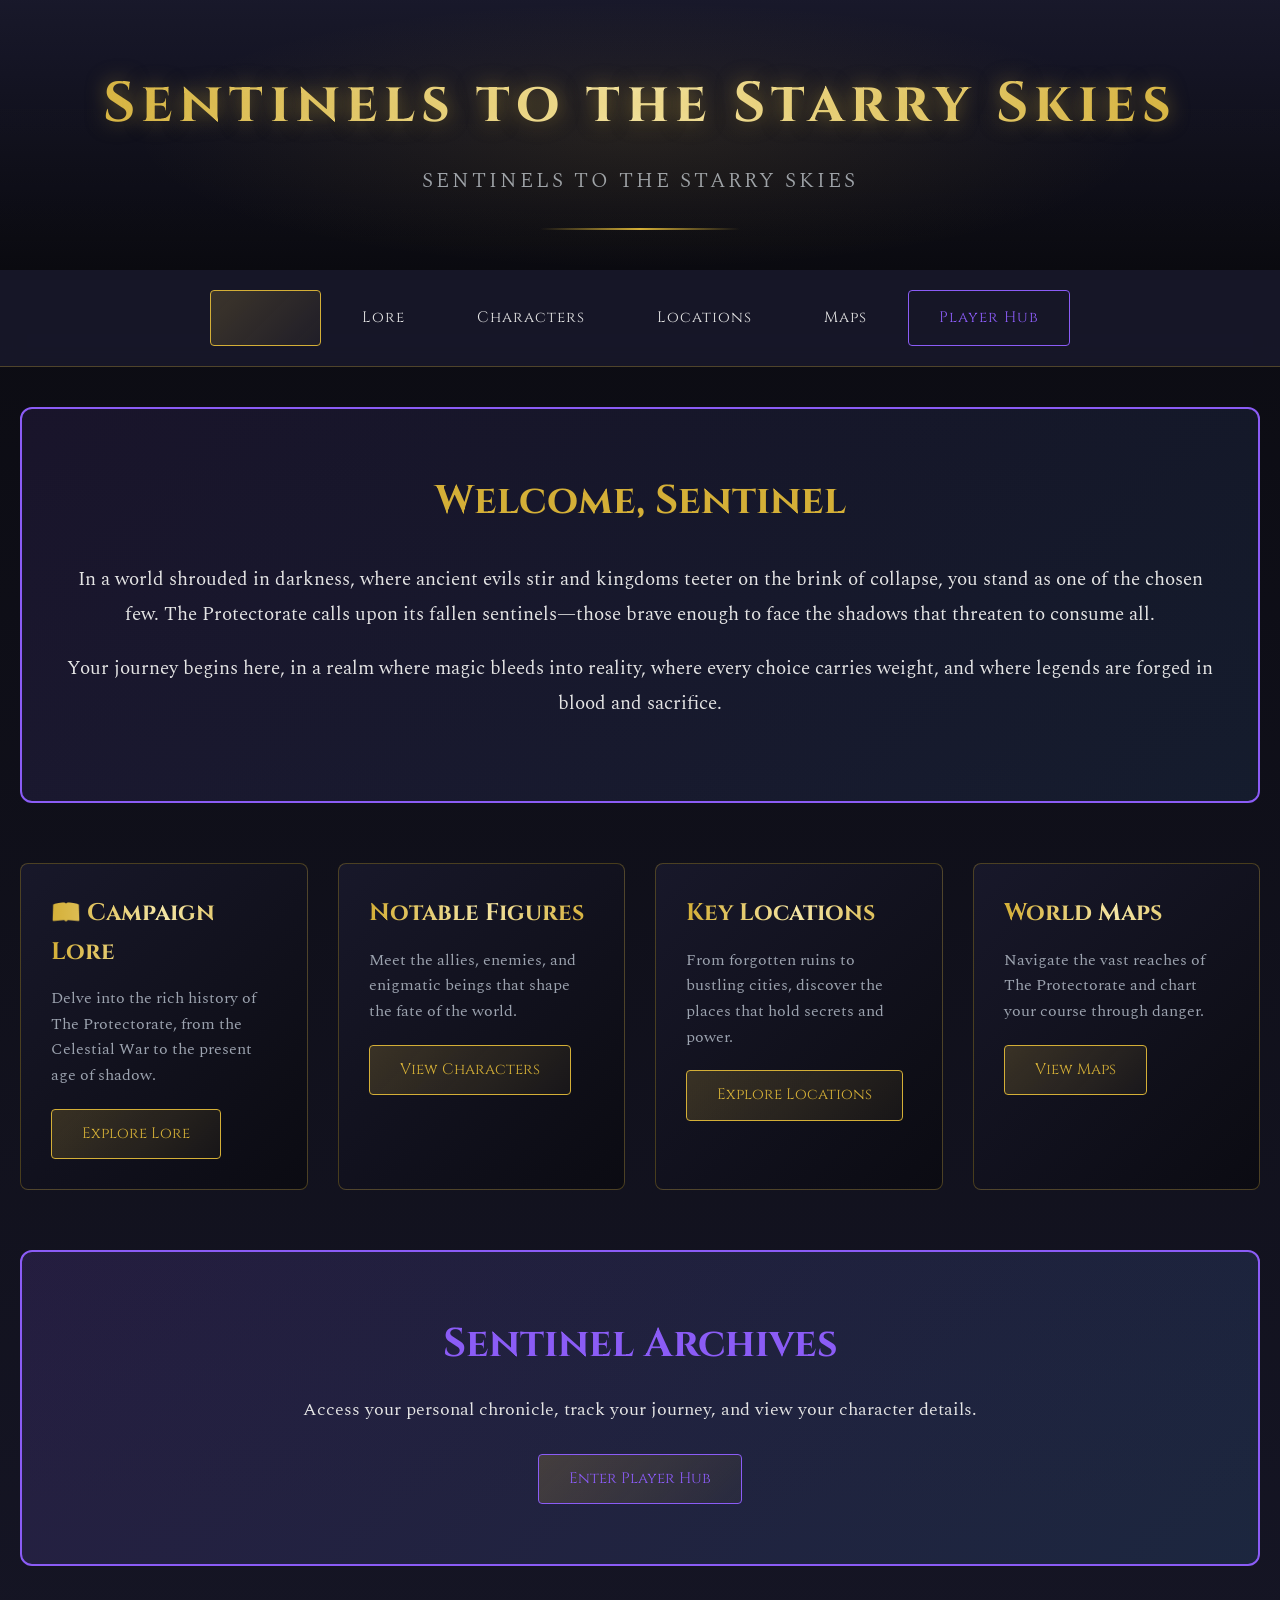
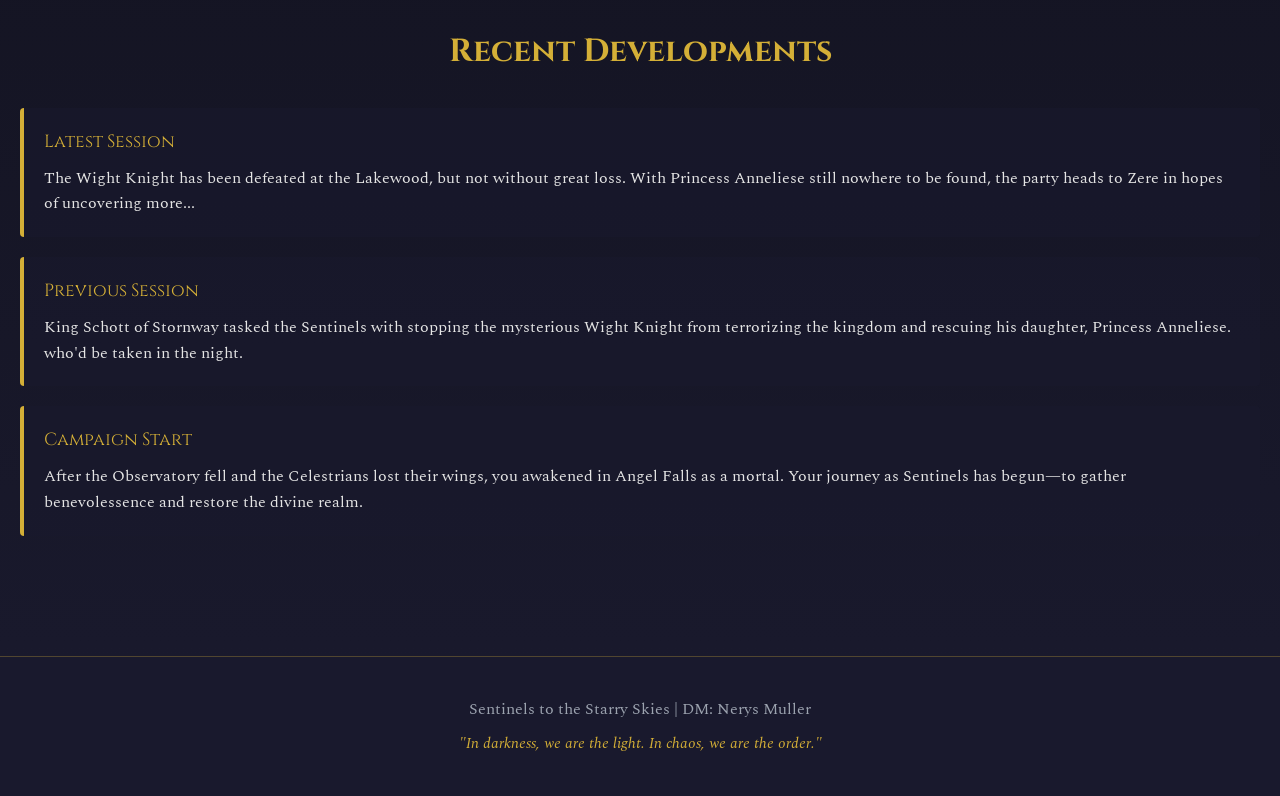
==== commit c4c65478: "Update index.html" ====
--- a/index.html
+++ b/index.html
@@ -53,7 +53,7 @@
                 <h2>Welcome, Sentinel</h2>
                 <p class="hero-text">
                     In a world shrouded in darkness, where ancient evils stir and kingdoms teeter on the brink of collapse, 
-                    you stand as one of the chosen few. The Protectorate calls upon its Sentinels—those brave enough to 
+                    you stand as one of the chosen few. The Protectorate calls upon its fallen sentinels—those brave enough to 
                     face the shadows that threaten to consume all.
                 </p>
                 <p class="hero-text">
@@ -102,11 +102,11 @@
             <div class="update-list">
                 <div class="update-item">
                     <span class="update-date">Latest Session</span>
-                    <p>Having brought back Captain Geraine's body and no sign of Princess Anneliese, tensions are high in Stornway Proper. Now the party heads to Zere with hopes of uncovering more...</p>
+                    <p>The Wight Knight has been defeated at the Lakewood, but not without great loss. With Princess Anneliese still nowhere to be found, the party heads to Zere in hopes of uncovering more...</p>
                 </div>
                 <div class="update-item">
                     <span class="update-date">Previous Session</span>
-                    <p>King Schott of Stornway tasked the Sentinels with stopping the mysterious Wight Knight terrorizing the kingdom. A battle fought hard and well, but not without losses.</p>
+                    <p>King Schott of Stornway tasked the Sentinels with stopping the mysterious Wight Knight from terrorizing the kingdom and rescuing his daughter, Princess Anneliese. who'd be taken in the night.</p>
                 </div>
                 <div class="update-item">
                     <span class="update-date">Campaign Start</span>
@@ -117,7 +117,7 @@
     </main>
 
     <footer class="main-footer">
-        <p>The Protectorate Campaign | DM: Nerys Muller</p>
+        <p>Sentinels to the Starry Skies | DM: Nerys Muller</p>
         <p class="footer-quote">"In darkness, we are the light. In chaos, we are the order."</p>
     </footer>
 
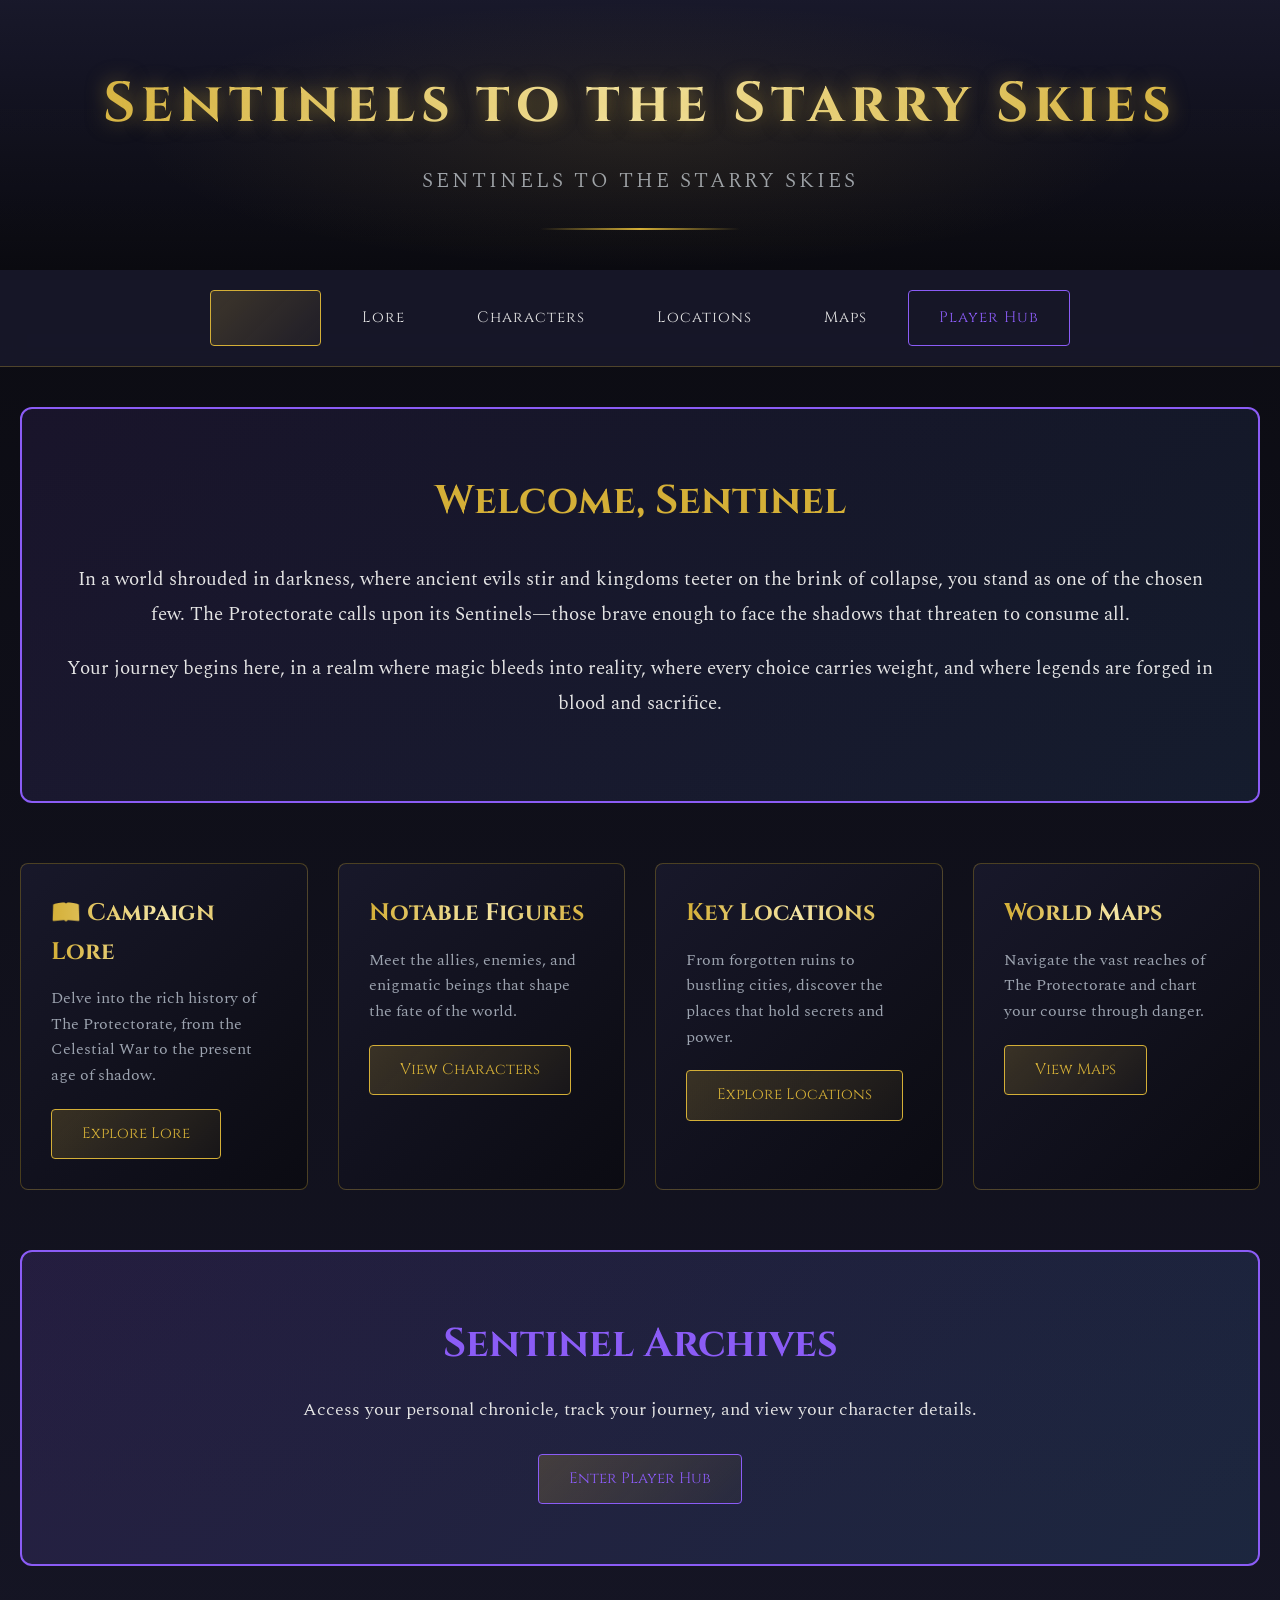
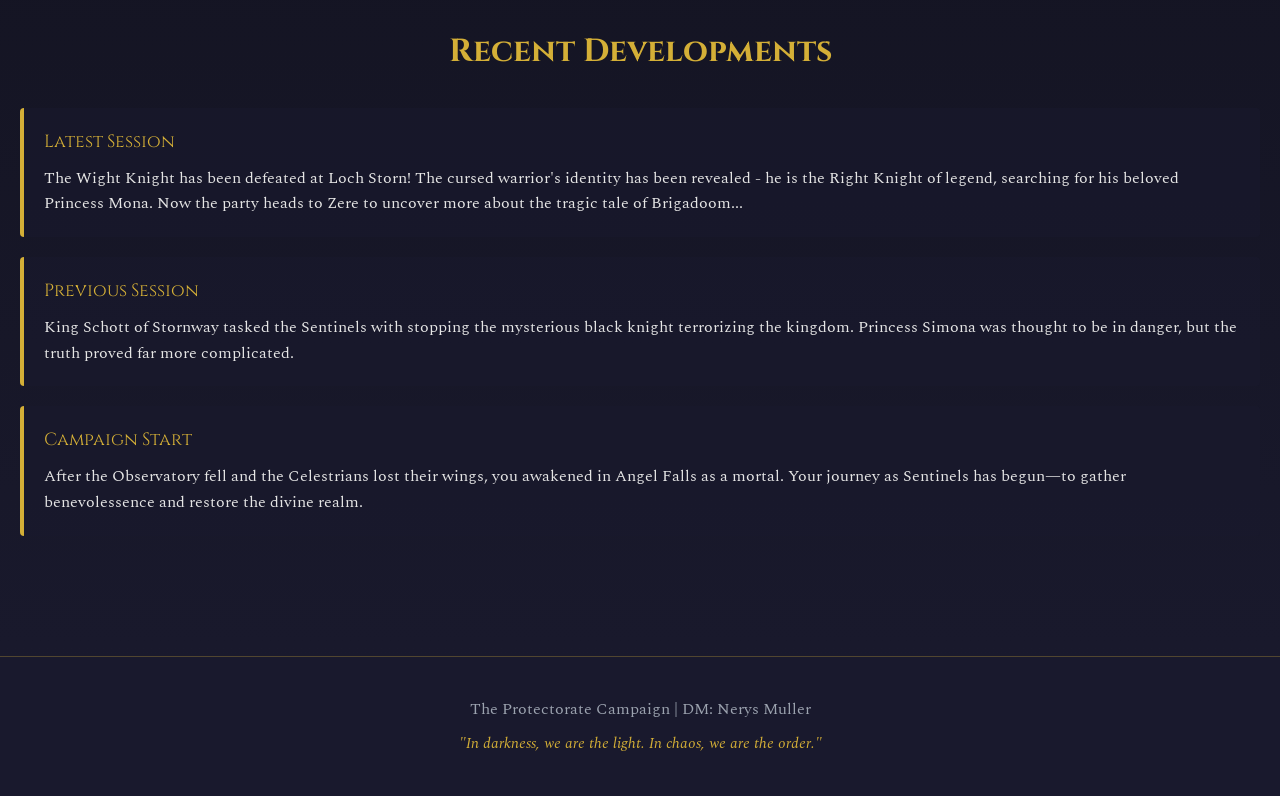
==== commit 8da990fd: "Add files via upload" ====
--- a/index.html
+++ b/index.html
@@ -53,7 +53,7 @@
                 <h2>Welcome, Sentinel</h2>
                 <p class="hero-text">
                     In a world shrouded in darkness, where ancient evils stir and kingdoms teeter on the brink of collapse, 
-                    you stand as one of the chosen few. The Protectorate calls upon its fallen sentinels—those brave enough to 
+                    you stand as one of the chosen few. The Protectorate calls upon its Sentinels—those brave enough to 
                     face the shadows that threaten to consume all.
                 </p>
                 <p class="hero-text">
@@ -102,11 +102,11 @@
             <div class="update-list">
                 <div class="update-item">
                     <span class="update-date">Latest Session</span>
-                    <p>The Wight Knight has been defeated at the Lakewood, but not without great loss. With Princess Anneliese still nowhere to be found, the party heads to Zere in hopes of uncovering more...</p>
+                    <p>The Wight Knight has been defeated at Loch Storn! The cursed warrior's identity has been revealed - he is the Right Knight of legend, searching for his beloved Princess Mona. Now the party heads to Zere to uncover more about the tragic tale of Brigadoom...</p>
                 </div>
                 <div class="update-item">
                     <span class="update-date">Previous Session</span>
-                    <p>King Schott of Stornway tasked the Sentinels with stopping the mysterious Wight Knight from terrorizing the kingdom and rescuing his daughter, Princess Anneliese. who'd be taken in the night.</p>
+                    <p>King Schott of Stornway tasked the Sentinels with stopping the mysterious black knight terrorizing the kingdom. Princess Simona was thought to be in danger, but the truth proved far more complicated.</p>
                 </div>
                 <div class="update-item">
                     <span class="update-date">Campaign Start</span>
@@ -117,7 +117,7 @@
     </main>
 
     <footer class="main-footer">
-        <p>Sentinels to the Starry Skies | DM: Nerys Muller</p>
+        <p>The Protectorate Campaign | DM: Nerys Muller</p>
         <p class="footer-quote">"In darkness, we are the light. In chaos, we are the order."</p>
     </footer>
 
--- a/styles.css
+++ b/styles.css
@@ -102,7 +102,7 @@
     to { background-position: -10000px 5000px; }
 }
 
-/* Celestial Page Transition - Star Chart Themed */
+/* Celestial Page Transition - Full Page Sweep */
 .page-transition {
     position: fixed;
     top: 0;
@@ -112,53 +112,69 @@
     pointer-events: none;
     z-index: 99999;
     opacity: 0;
-    transition: opacity 0.5s ease;
-    background: radial-gradient(ellipse at center, rgba(212, 175, 55, 0.1) 0%, rgba(10, 10, 15, 0.95) 70%);
+    transition: opacity 0.4s ease;
+    background: radial-gradient(ellipse at center, rgba(212, 175, 55, 0.15) 0%, rgba(10, 10, 15, 0.98) 60%);
 }
 
 .page-transition.active {
     opacity: 1;
-}
-
-/* Celestial constellation lines */
-.constellation-line {
+    pointer-events: all;
+}
+
+/* Smooth sweep beam effect */
+.sweep-beam {
     position: absolute;
-    height: 2px;
-    background: linear-gradient(90deg, transparent, rgba(212, 175, 55, 0.6), transparent);
-    transform-origin: left center;
-    animation: drawLine 0.8s ease-out forwards;
-}
-
-@keyframes drawLine {
-    from {
-        width: 0;
+    top: 0;
+    left: -100%;
+    width: 200%;
+    height: 100%;
+    background: linear-gradient(90deg, 
+        transparent 0%,
+        rgba(212, 175, 55, 0.05) 20%,
+        rgba(212, 175, 55, 0.2) 40%,
+        rgba(212, 175, 55, 0.4) 50%,
+        rgba(212, 175, 55, 0.2) 60%,
+        rgba(212, 175, 55, 0.05) 80%,
+        transparent 100%
+    );
+    animation: sweep 1.2s cubic-bezier(0.4, 0, 0.2, 1);
+}
+
+@keyframes sweep {
+    0% {
+        left: -100%;
+    }
+    100% {
+        left: 100%;
+    }
+}
+
+/* Star particles for transition */
+.star-particle {
+    position: absolute;
+    background: radial-gradient(circle, rgba(255, 255, 255, 1), rgba(212, 175, 55, 0.9));
+    border-radius: 50%;
+    box-shadow: 0 0 15px rgba(212, 175, 55, 0.8);
+    animation: particleFloat 1.2s ease-out forwards;
+    pointer-events: none;
+}
+
+@keyframes particleFloat {
+    0% {
         opacity: 0;
-    }
-    to {
-        width: 100%;
+        transform: scale(0) translateY(0);
+    }
+    20% {
         opacity: 1;
-    }
-}
-
-/* Celestial star points */
-.celestial-star {
-    position: absolute;
-    width: 8px;
-    height: 8px;
-    background: radial-gradient(circle, rgba(255, 255, 255, 1), rgba(212, 175, 55, 0.8));
-    border-radius: 50%;
-    box-shadow: 0 0 20px rgba(212, 175, 55, 1);
-    animation: starPulse 2s ease-in-out infinite;
-}
-
-@keyframes starPulse {
-    0%, 100% {
-        transform: scale(1);
+        transform: scale(1) translateY(-20px);
+    }
+    80% {
         opacity: 1;
-    }
-    50% {
-        transform: scale(1.5);
-        opacity: 0.7;
+        transform: scale(1) translateY(-40px);
+    }
+    100% {
+        opacity: 0;
+        transform: scale(0.5) translateY(-60px);
     }
 }
 
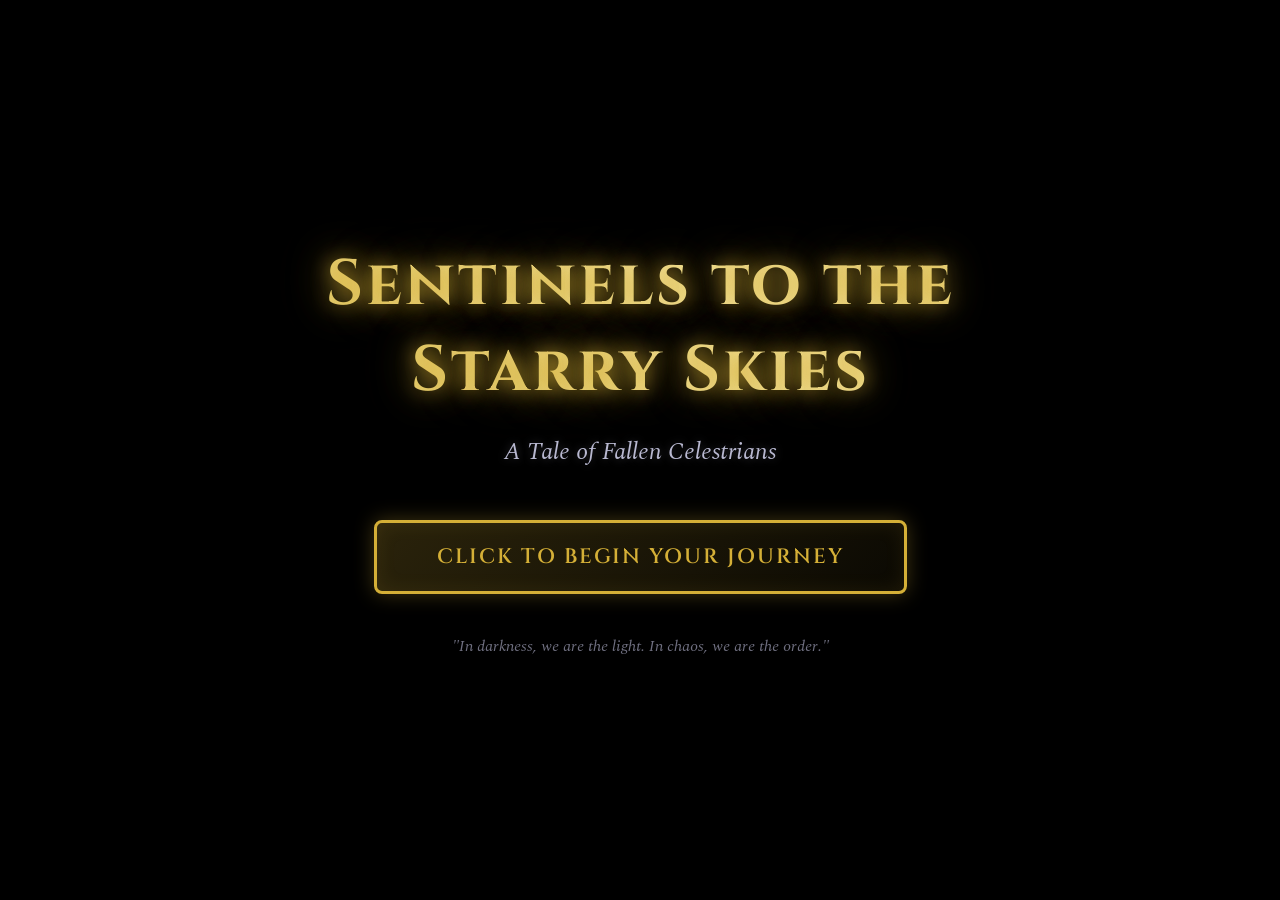
==== commit cf534e14: "Add files via upload" ====
--- a/index.html
+++ b/index.html
@@ -3,124 +3,261 @@
 <head>
     <meta charset="UTF-8">
     <meta name="viewport" content="width=device-width, initial-scale=1.0">
-    <title>The Protectorate - Sentinels to the Starry Skies</title>
-    <link rel="stylesheet" href="styles.css">
+    <title>Sentinels to the Starry Skies</title>
     <link href="https://fonts.googleapis.com/css2?family=Cinzel:wght@400;600;700&family=Spectral:wght@300;400;600&display=swap" rel="stylesheet">
+    <style>
+        * {
+            margin: 0;
+            padding: 0;
+            box-sizing: border-box;
+        }
+
+        body {
+            overflow: hidden;
+            font-family: 'Spectral', serif;
+            background: linear-gradient(180deg, #0a0a1a 0%, #1a1a2e 100%);
+            height: 100vh;
+            display: flex;
+            align-items: center;
+            justify-content: center;
+            position: relative;
+        }
+
+        /* Animated starfield background */
+        .stars, .twinkling {
+            position: fixed;
+            top: 0;
+            left: 0;
+            right: 0;
+            bottom: 0;
+            width: 100%;
+            height: 100%;
+            display: block;
+        }
+
+        .stars {
+            background: #000 url('https://image.ibb.co/mjnygo/stars.png') repeat top center;
+            z-index: 0;
+        }
+
+        .twinkling {
+            background: transparent url('https://image.ibb.co/ir1DE8/twinkling.png') repeat top center;
+            z-index: 1;
+            animation: move-twink-back 200s linear infinite;
+        }
+
+        @keyframes move-twink-back {
+            from {background-position: 0 0;}
+            to {background-position: -10000px 5000px;}
+        }
+
+        /* Landing content */
+        .landing-container {
+            position: relative;
+            z-index: 10;
+            text-align: center;
+            max-width: 800px;
+            padding: 40px;
+            animation: fadeInScale 2s ease-out;
+        }
+
+        @keyframes fadeInScale {
+            0% {
+                opacity: 0;
+                transform: scale(0.8) translateY(50px);
+            }
+            100% {
+                opacity: 1;
+                transform: scale(1) translateY(0);
+            }
+        }
+
+        .main-title {
+            font-family: 'Cinzel', serif;
+            font-size: 4rem;
+            font-weight: 700;
+            color: #d4af37;
+            text-shadow: 
+                0 0 20px rgba(212, 175, 55, 0.8),
+                0 0 40px rgba(212, 175, 55, 0.5),
+                0 0 60px rgba(212, 175, 55, 0.3);
+            margin-bottom: 20px;
+            letter-spacing: 3px;
+            background: linear-gradient(45deg, #d4af37, #f4e5a1, #d4af37, #b8941e);
+            background-size: 300% 300%;
+            -webkit-background-clip: text;
+            -webkit-text-fill-color: transparent;
+            background-clip: text;
+            animation: shimmer 3s linear infinite;
+        }
+
+        @keyframes shimmer {
+            0% { background-position: 0% 50%; }
+            50% { background-position: 100% 50%; }
+            100% { background-position: 0% 50%; }
+        }
+
+        .subtitle {
+            font-family: 'Spectral', serif;
+            font-size: 1.5rem;
+            color: #b8b8d0;
+            margin-bottom: 50px;
+            font-style: italic;
+            text-shadow: 0 0 10px rgba(184, 184, 208, 0.3);
+        }
+
+        .enter-button {
+            position: relative;
+            font-family: 'Cinzel', serif;
+            font-size: 1.3rem;
+            padding: 20px 60px;
+            background: linear-gradient(135deg, rgba(212, 175, 55, 0.2), rgba(212, 175, 55, 0.05));
+            border: 3px solid #d4af37;
+            color: #d4af37;
+            cursor: pointer;
+            border-radius: 8px;
+            transition: all 0.4s ease;
+            text-transform: uppercase;
+            letter-spacing: 2px;
+            font-weight: 600;
+            overflow: hidden;
+            box-shadow: 
+                0 0 20px rgba(212, 175, 55, 0.3),
+                inset 0 0 20px rgba(212, 175, 55, 0.1);
+        }
+
+        .enter-button::before {
+            content: '';
+            position: absolute;
+            top: 0;
+            left: -100%;
+            width: 100%;
+            height: 100%;
+            background: linear-gradient(90deg, transparent, rgba(212, 175, 55, 0.4), transparent);
+            transition: left 0.6s ease;
+        }
+
+        .enter-button:hover::before {
+            left: 100%;
+        }
+
+        .enter-button:hover {
+            transform: translateY(-3px);
+            box-shadow: 
+                0 0 30px rgba(212, 175, 55, 0.6),
+                inset 0 0 30px rgba(212, 175, 55, 0.2);
+            border-color: #f4e5a1;
+            color: #f4e5a1;
+        }
+
+        .enter-button:active {
+            transform: translateY(-1px);
+        }
+
+        /* Quote */
+        .quote {
+            font-family: 'Spectral', serif;
+            font-size: 1rem;
+            color: #8b8ba0;
+            margin-top: 40px;
+            font-style: italic;
+            opacity: 0.8;
+        }
+
+        /* Transition overlay */
+        .transition-overlay {
+            position: fixed;
+            top: 0;
+            left: 0;
+            width: 100%;
+            height: 100%;
+            background: linear-gradient(135deg, #0a0a1a, #1a1a2e);
+            z-index: 9999;
+            pointer-events: none;
+            opacity: 0;
+            transition: opacity 0.8s ease;
+        }
+
+        .transition-overlay.active {
+            opacity: 1;
+            pointer-events: all;
+        }
+
+        /* Celestial sweep effect */
+        .sweep-beam {
+            position: fixed;
+            top: 0;
+            left: -100%;
+            width: 100%;
+            height: 100%;
+            background: linear-gradient(90deg, 
+                transparent 0%,
+                rgba(212, 175, 55, 0.1) 30%,
+                rgba(212, 175, 55, 0.3) 50%,
+                rgba(212, 175, 55, 0.1) 70%,
+                transparent 100%
+            );
+            z-index: 10000;
+            animation: sweep 1.5s ease-in-out;
+        }
+
+        @keyframes sweep {
+            0% { left: -100%; }
+            100% { left: 100%; }
+        }
+
+        /* Responsive design */
+        @media (max-width: 768px) {
+            .main-title {
+                font-size: 2.5rem;
+            }
+            .subtitle {
+                font-size: 1.2rem;
+            }
+            .enter-button {
+                font-size: 1rem;
+                padding: 15px 40px;
+            }
+        }
+    </style>
 </head>
 <body>
     <div class="stars"></div>
     <div class="twinkling"></div>
-    <div class="shooting-stars"></div>
-    <div class="page-transition" id="pageTransition"></div>
     
-    <header class="main-header">
-        <div class="header-glow"></div>
-        <h1 class="title-main">Sentinels to the Starry Skies</h1>
-        <p class="subtitle">Sentinels to the Starry Skies</p>
-        <div class="divider"></div>
-    </header>
-
-    <nav class="main-nav">
-        <a href="index.html" class="nav-link active">
-            <span class="nav-icon"></span>
-            <span>Home</span>
-        </a>
-        <a href="lore.html" class="nav-link">
-            <span class="nav-icon"></span>
-            <span>Lore</span>
-        </a>
-        <a href="characters.html" class="nav-link">
-            <span class="nav-icon"></span>
-            <span>Characters</span>
-        </a>
-        <a href="locations.html" class="nav-link">
-            <span class="nav-icon"></span>
-            <span>Locations</span>
-        </a>
-        <a href="maps.html" class="nav-link">
-            <span class="nav-icon"></span>
-            <span>Maps</span>
-        </a>
-        <a href="players.html" class="nav-link special">
-            <span class="nav-icon"></span>
-            <span>Player Hub</span>
-        </a>
-    </nav>
-
-    <main class="container">
-        <section class="hero-section">
-            <div class="hero-content">
-                <h2>Welcome, Sentinel</h2>
-                <p class="hero-text">
-                    In a world shrouded in darkness, where ancient evils stir and kingdoms teeter on the brink of collapse, 
-                    you stand as one of the chosen few. The Protectorate calls upon its Sentinels—those brave enough to 
-                    face the shadows that threaten to consume all.
-                </p>
-                <p class="hero-text">
-                    Your journey begins here, in a realm where magic bleeds into reality, where every choice carries weight, 
-                    and where legends are forged in blood and sacrifice.
-                </p>
-            </div>
-        </section>
-
-        <section class="info-grid">
-            <div class="info-card">
-                <h3>📖 Campaign Lore</h3>
-                <p>Delve into the rich history of The Protectorate, from the Celestial War to the present age of shadow.</p>
-                <a href="lore.html" class="card-button">Explore Lore</a>
-            </div>
-
-            <div class="info-card">
-                <h3> Notable Figures</h3>
-                <p>Meet the allies, enemies, and enigmatic beings that shape the fate of the world.</p>
-                <a href="characters.html" class="card-button">View Characters</a>
-            </div>
-
-            <div class="info-card">
-                <h3> Key Locations</h3>
-                <p>From forgotten ruins to bustling cities, discover the places that hold secrets and power.</p>
-                <a href="locations.html" class="card-button">Explore Locations</a>
-            </div>
-
-            <div class="info-card">
-                <h3> World Maps</h3>
-                <p>Navigate the vast reaches of The Protectorate and chart your course through danger.</p>
-                <a href="maps.html" class="card-button">View Maps</a>
-            </div>
-        </section>
-
-        <section class="player-access">
-            <div class="player-access-content">
-                <h2>Sentinel Archives</h2>
-                <p>Access your personal chronicle, track your journey, and view your character details.</p>
-                <a href="players.html" class="access-button">Enter Player Hub</a>
-            </div>
-        </section>
-
-        <section class="recent-updates">
-            <h2>Recent Developments</h2>
-            <div class="update-list">
-                <div class="update-item">
-                    <span class="update-date">Latest Session</span>
-                    <p>The Wight Knight has been defeated at Loch Storn! The cursed warrior's identity has been revealed - he is the Right Knight of legend, searching for his beloved Princess Mona. Now the party heads to Zere to uncover more about the tragic tale of Brigadoom...</p>
-                </div>
-                <div class="update-item">
-                    <span class="update-date">Previous Session</span>
-                    <p>King Schott of Stornway tasked the Sentinels with stopping the mysterious black knight terrorizing the kingdom. Princess Simona was thought to be in danger, but the truth proved far more complicated.</p>
-                </div>
-                <div class="update-item">
-                    <span class="update-date">Campaign Start</span>
-                    <p>After the Observatory fell and the Celestrians lost their wings, you awakened in Angel Falls as a mortal. Your journey as Sentinels has begun—to gather benevolessence and restore the divine realm.</p>
-                </div>
-            </div>
-        </section>
-    </main>
-
-    <footer class="main-footer">
-        <p>The Protectorate Campaign | DM: Nerys Muller</p>
-        <p class="footer-quote">"In darkness, we are the light. In chaos, we are the order."</p>
-    </footer>
-
-    <script src="script.js"></script>
+    <div class="landing-container">
+        <h1 class="main-title">Sentinels to the Starry Skies</h1>
+        <p class="subtitle">A Tale of Fallen Celestrians</p>
+        <button class="enter-button" id="enterButton">Click to Begin Your Journey</button>
+        <p class="quote">"In darkness, we are the light. In chaos, we are the order."</p>
+    </div>
+
+    <div class="transition-overlay" id="transitionOverlay"></div>
+
+    <script>
+        document.getElementById('enterButton').addEventListener('click', function() {
+            // Activate transition
+            const overlay = document.getElementById('transitionOverlay');
+            overlay.classList.add('active');
+
+            // Create sweep beam effect
+            const beam = document.createElement('div');
+            beam.className = 'sweep-beam';
+            document.body.appendChild(beam);
+
+            // Navigate after animation to the main hub
+            setTimeout(() => {
+                window.location.href = 'home.html';
+            }, 1500);
+        });
+
+        // Prevent accidental navigation
+        window.addEventListener('beforeunload', function(e) {
+            // Don't prevent if we're intentionally navigating
+            if (document.getElementById('transitionOverlay').classList.contains('active')) {
+                return;
+            }
+        });
+    </script>
 </body>
 </html>
